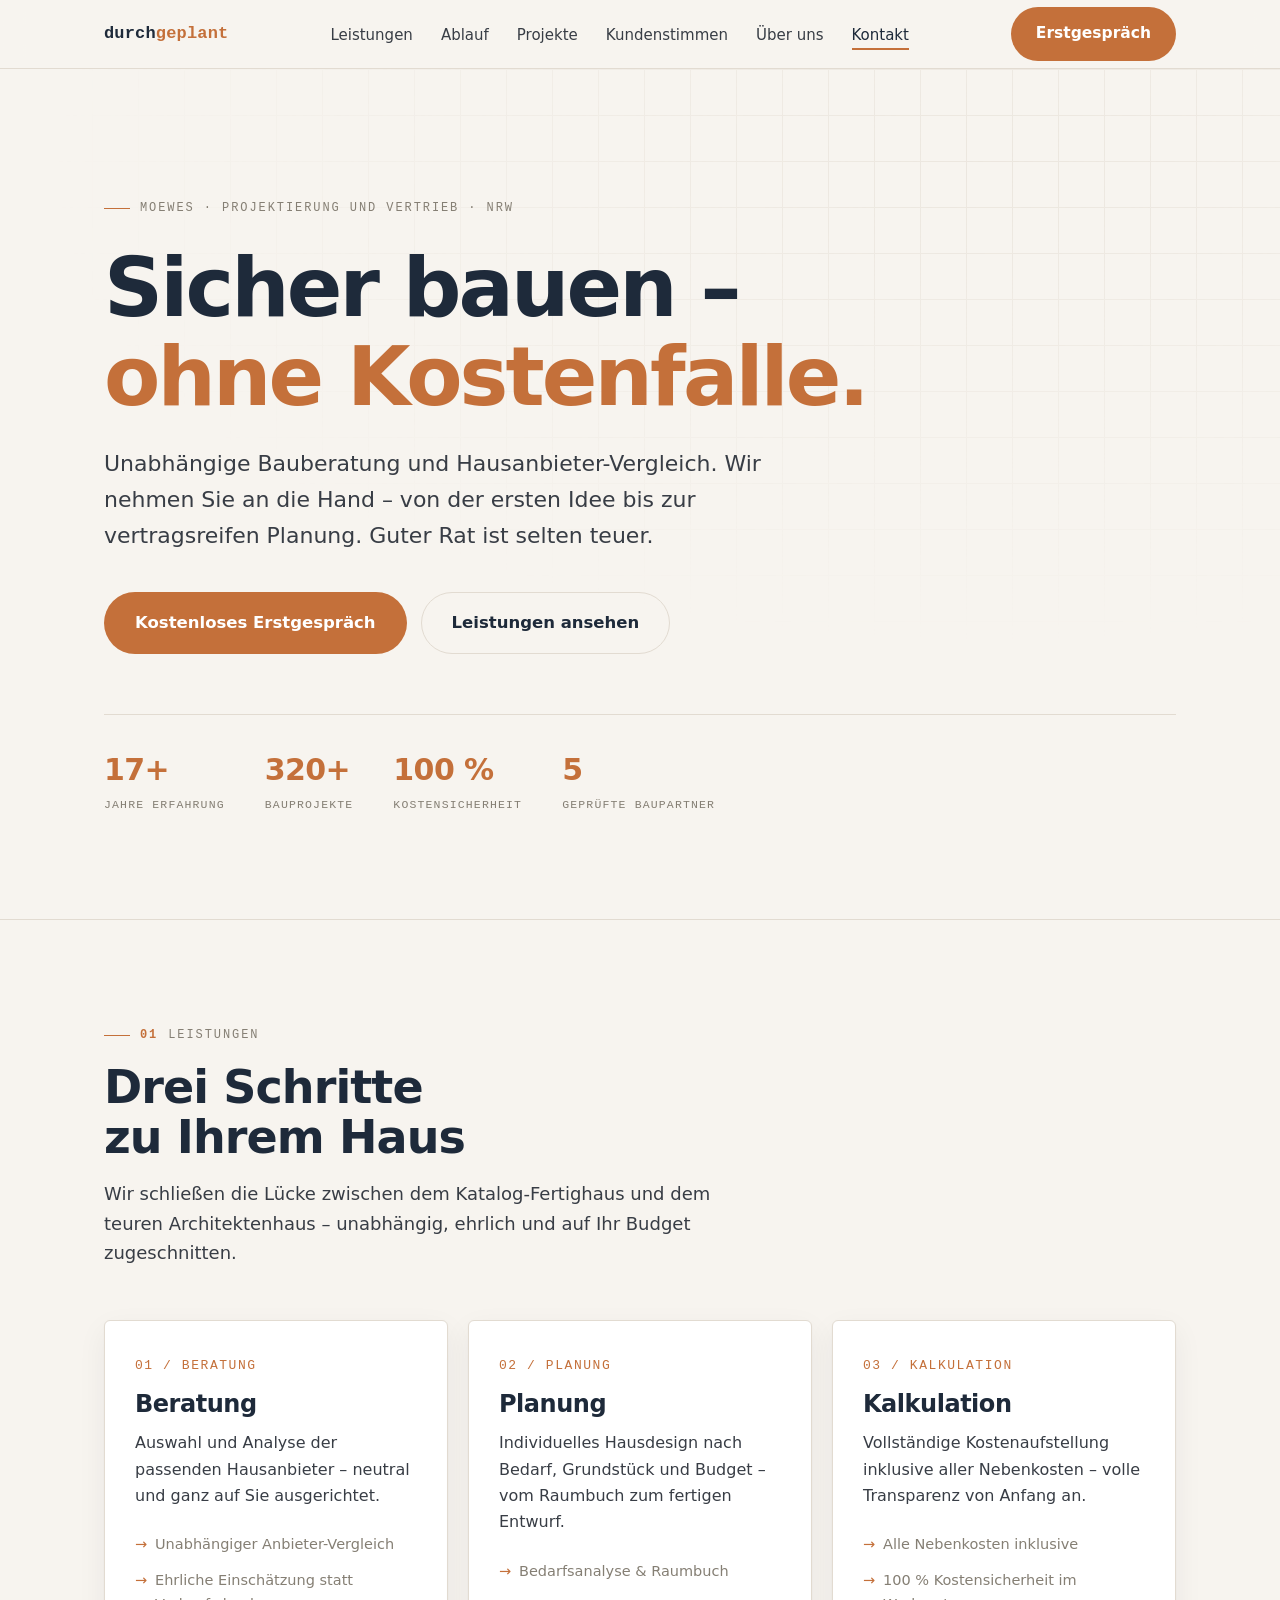
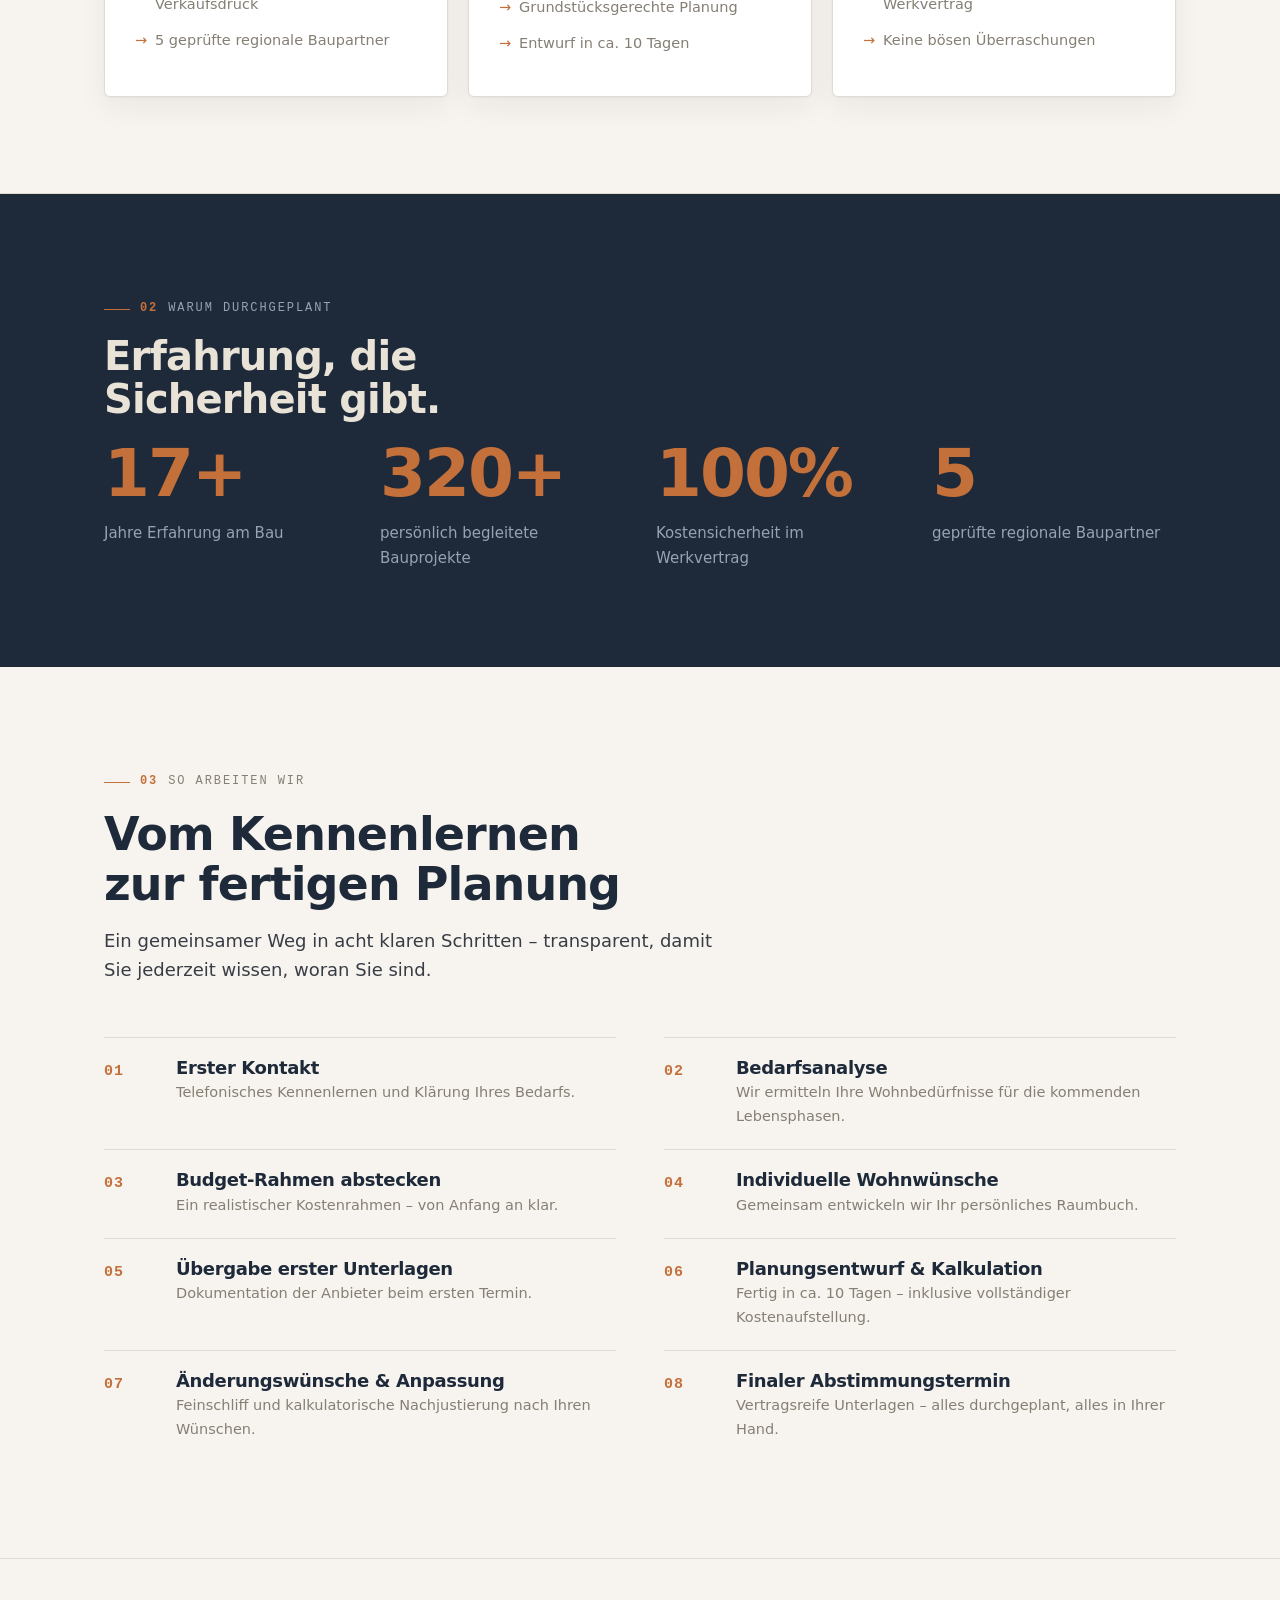
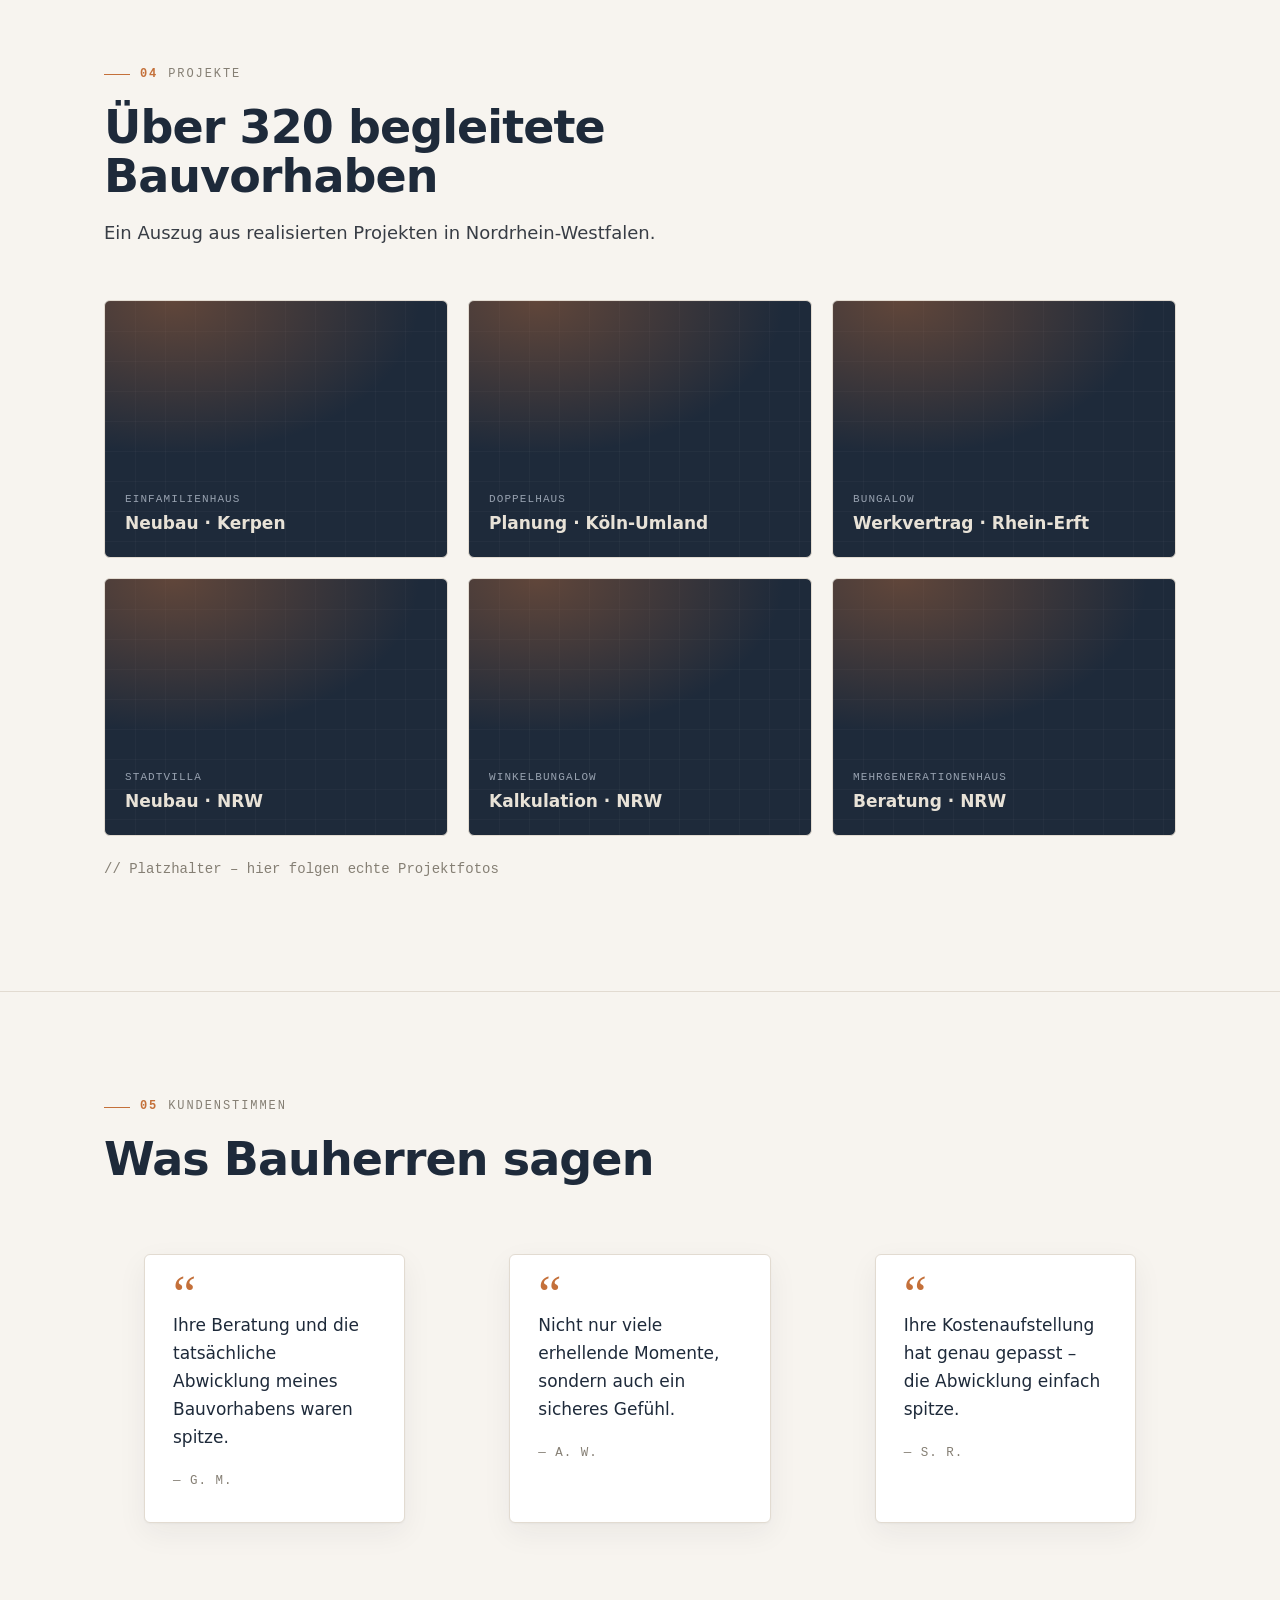
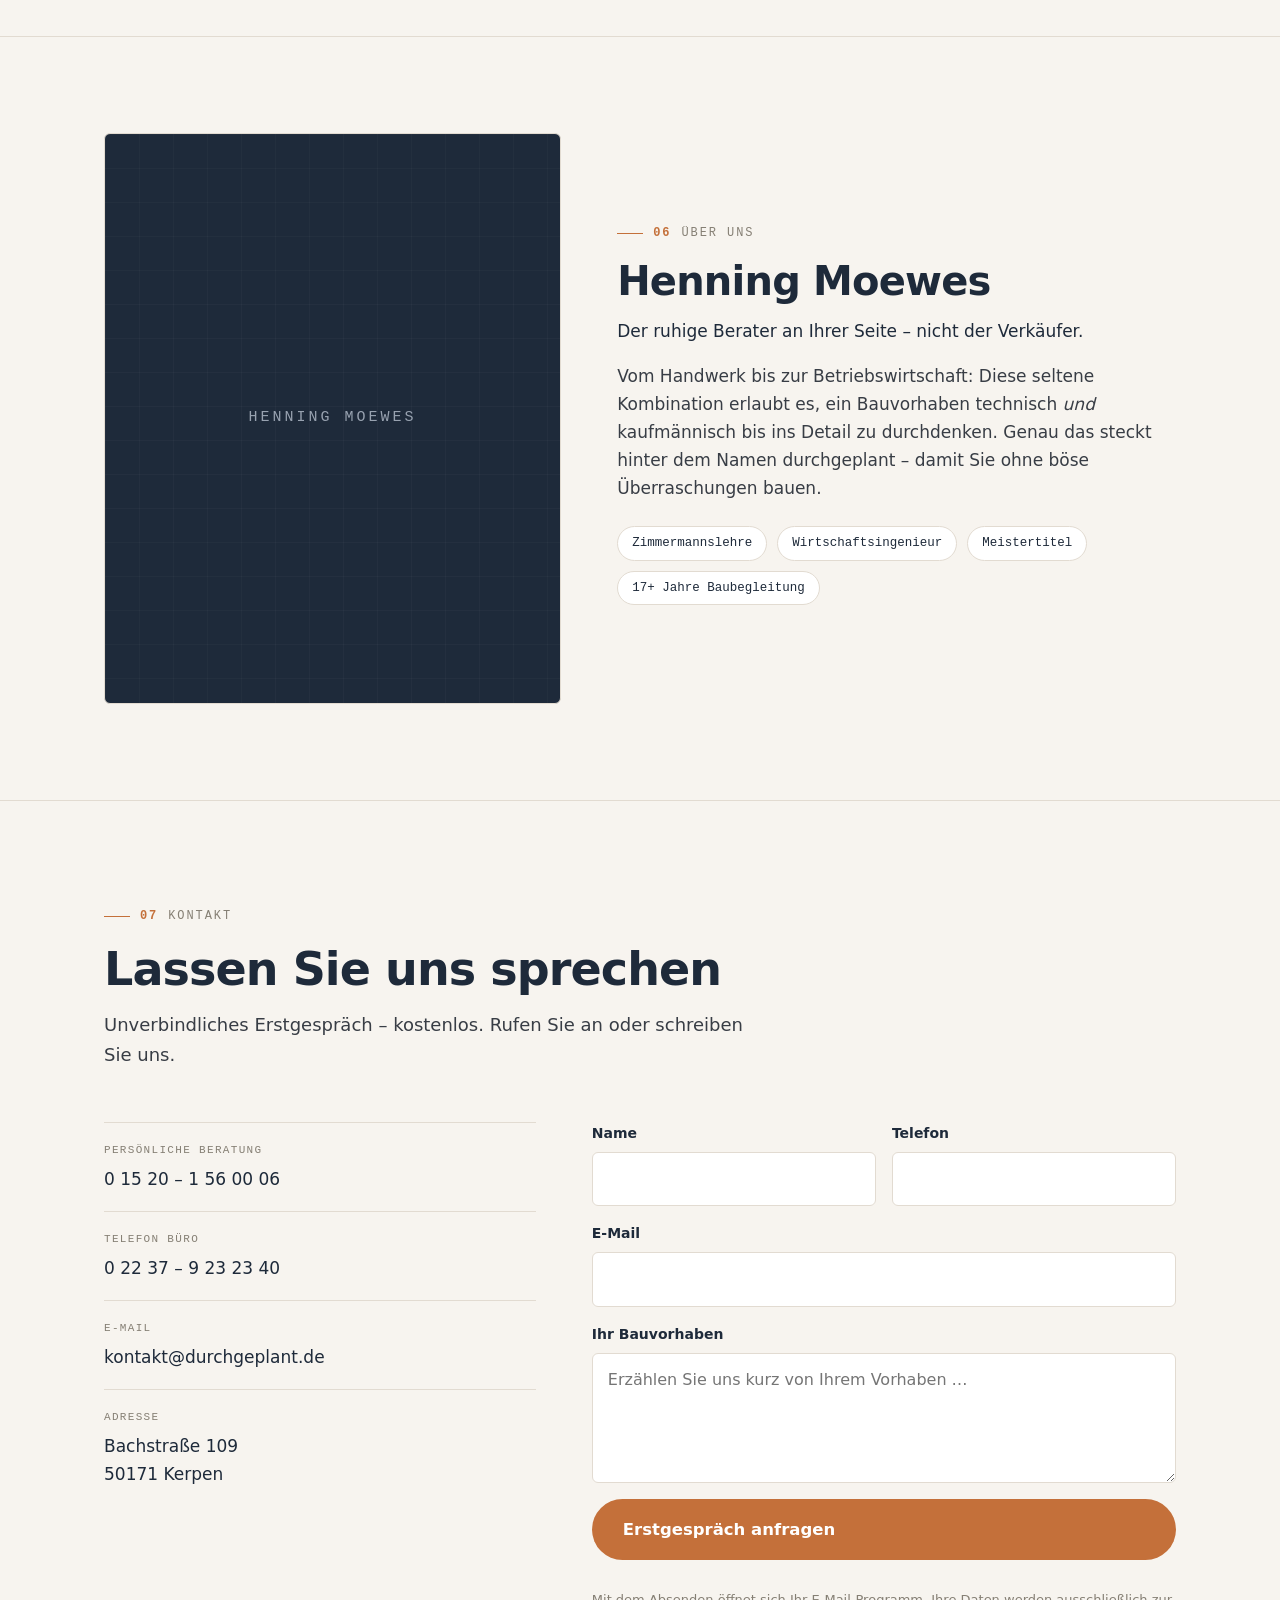
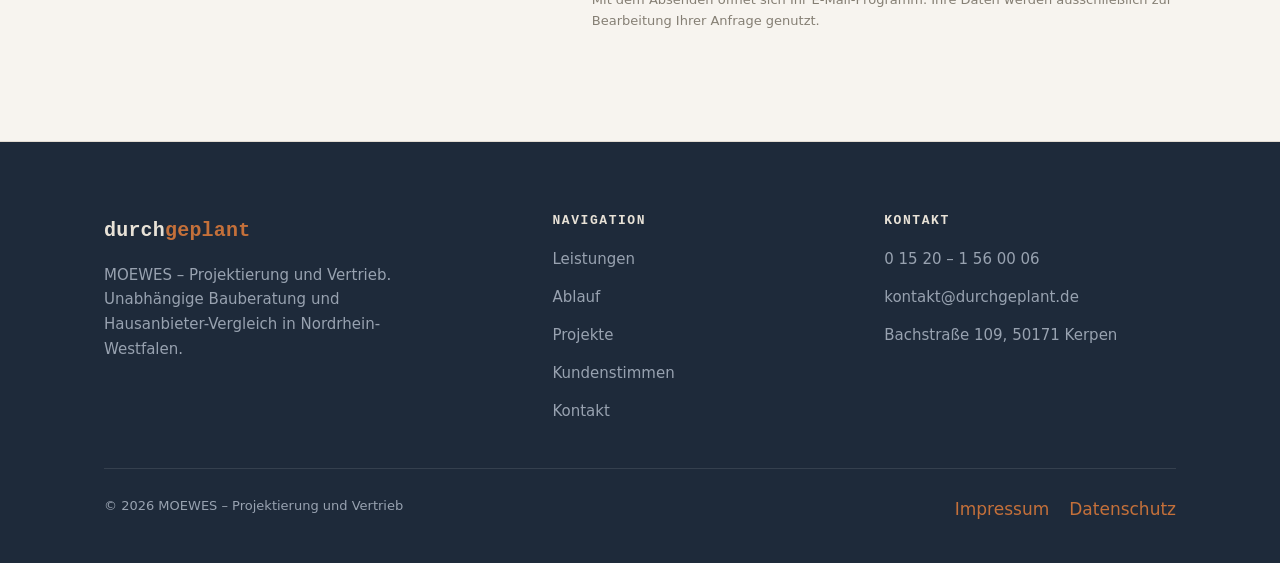
==== index.html @ 7ea96b14 "Neue Website für durchgeplant.de umgesetzt Statische, responsive Website nach dem Design-Konzept: - " ====
<!DOCTYPE html>
<html lang="de">
<head>
  <meta charset="UTF-8">
  <meta name="viewport" content="width=device-width, initial-scale=1.0">
  <title>durchgeplant · Unabhängige Bauberatung in NRW – MOEWES</title>
  <meta name="description" content="Unabhängige Bauberatung und Hausanbieter-Vergleich in NRW. Sicher bauen ohne Kostenfalle – mit 100 % Kostensicherheit im Werkvertrag. MOEWES – Projektierung und Vertrieb.">
  <meta property="og:title" content="durchgeplant · Unabhängige Bauberatung in NRW">
  <meta property="og:description" content="Sicher bauen ohne Kostenfalle – mit einem unabhängigen Berater an der Seite.">
  <meta property="og:type" content="website">
  <link rel="icon" href="data:image/svg+xml,%3Csvg xmlns='http://www.w3.org/2000/svg' viewBox='0 0 32 32'%3E%3Crect width='32' height='32' rx='6' fill='%231E2A3A'/%3E%3Cpath d='M8 22V10l8 5 8-5v12' stroke='%23C4703A' stroke-width='2.4' fill='none' stroke-linejoin='round' stroke-linecap='round'/%3E%3C/svg%3E">
  <link rel="stylesheet" href="styles.css">
</head>
<body>

  <!-- ============ HEADER ============ -->
  <header class="site-header">
    <div class="container nav">
      <a href="#top" class="brand" aria-label="durchgeplant Startseite">durch<b>geplant</b></a>
      <nav aria-label="Hauptnavigation">
        <ul class="nav-links" id="navLinks">
          <li><a href="#leistungen">Leistungen</a></li>
          <li><a href="#ablauf">Ablauf</a></li>
          <li><a href="#projekte">Projekte</a></li>
          <li><a href="#stimmen">Kundenstimmen</a></li>
          <li><a href="#ueber">Über uns</a></li>
          <li><a href="#kontakt">Kontakt</a></li>
        </ul>
      </nav>
      <div class="nav-cta">
        <a href="#kontakt" class="btn btn-primary">Erstgespräch</a>
        <button class="nav-toggle" id="navToggle" aria-label="Menü öffnen" aria-expanded="false" aria-controls="navLinks"><span></span></button>
      </div>
    </div>
  </header>

  <main id="top">

    <!-- ============ HERO ============ -->
    <section class="hero" style="border-bottom:1px solid var(--line)">
      <div class="hero-grid-bg" aria-hidden="true"></div>
      <div class="container">
        <span class="eyebrow reveal">MOEWES · Projektierung und Vertrieb · NRW</span>
        <h1 class="reveal">Sicher bauen –<br><span class="accent">ohne Kostenfalle.</span></h1>
        <p class="sub reveal">Unabhängige Bauberatung und Hausanbieter-Vergleich. Wir nehmen Sie an die Hand – von der ersten Idee bis zur vertragsreifen Planung. Guter Rat ist selten teuer.</p>
        <div class="actions reveal">
          <a href="#kontakt" class="btn btn-primary btn-lg">Kostenloses Erstgespräch</a>
          <a href="#leistungen" class="btn btn-ghost btn-lg">Leistungen ansehen</a>
        </div>
        <div class="trust-strip reveal">
          <div><div class="t-val"><em>17+</em></div><div class="t-cap">Jahre Erfahrung</div></div>
          <div><div class="t-val"><em>320+</em></div><div class="t-cap">Bauprojekte</div></div>
          <div><div class="t-val"><em>100&nbsp;%</em></div><div class="t-cap">Kostensicherheit</div></div>
          <div><div class="t-val"><em>5</em></div><div class="t-cap">geprüfte Baupartner</div></div>
        </div>
      </div>
    </section>

    <!-- ============ LEISTUNGEN ============ -->
    <section id="leistungen">
      <div class="container">
        <div class="sec-head reveal">
          <span class="eyebrow"><span class="num">01</span> Leistungen</span>
          <h2>Drei Schritte zu Ihrem Haus</h2>
          <p>Wir schließen die Lücke zwischen dem Katalog-Fertighaus und dem teuren Architektenhaus – unabhängig, ehrlich und auf Ihr Budget zugeschnitten.</p>
        </div>
        <div class="cards">
          <article class="card reveal">
            <div class="card-n">01 / BERATUNG</div>
            <h3>Beratung</h3>
            <p>Auswahl und Analyse der passenden Hausanbieter – neutral und ganz auf Sie ausgerichtet.</p>
            <ul>
              <li>Unabhängiger Anbieter-Vergleich</li>
              <li>Ehrliche Einschätzung statt Verkaufsdruck</li>
              <li>5 geprüfte regionale Baupartner</li>
            </ul>
          </article>
          <article class="card reveal">
            <div class="card-n">02 / PLANUNG</div>
            <h3>Planung</h3>
            <p>Individuelles Hausdesign nach Bedarf, Grundstück und Budget – vom Raumbuch zum fertigen Entwurf.</p>
            <ul>
              <li>Bedarfsanalyse &amp; Raumbuch</li>
              <li>Grundstücksgerechte Planung</li>
              <li>Entwurf in ca. 10 Tagen</li>
            </ul>
          </article>
          <article class="card reveal">
            <div class="card-n">03 / KALKULATION</div>
            <h3>Kalkulation</h3>
            <p>Vollständige Kostenaufstellung inklusive aller Nebenkosten – volle Transparenz von Anfang an.</p>
            <ul>
              <li>Alle Nebenkosten inklusive</li>
              <li>100 % Kostensicherheit im Werkvertrag</li>
              <li>Keine bösen Überraschungen</li>
            </ul>
          </article>
        </div>
      </div>
    </section>

    <!-- ============ KENNZAHLEN BAND ============ -->
    <section class="band">
      <div class="container">
        <span class="eyebrow reveal"><span class="num">02</span> Warum durchgeplant</span>
        <h2 class="reveal" style="max-width:16ch;margin-top:16px;font-size:clamp(26px,3.6vw,40px)">Erfahrung, die Sicherheit gibt.</h2>
        <div class="stats">
          <div class="stat reveal"><div class="val">17+</div><div class="cap">Jahre Erfahrung am Bau</div></div>
          <div class="stat reveal"><div class="val">320+</div><div class="cap">persönlich begleitete Bauprojekte</div></div>
          <div class="stat reveal"><div class="val">100%</div><div class="cap">Kostensicherheit im Werkvertrag</div></div>
          <div class="stat reveal"><div class="val">5</div><div class="cap">geprüfte regionale Baupartner</div></div>
        </div>
      </div>
    </section>

    <!-- ============ ABLAUF ============ -->
    <section id="ablauf">
      <div class="container">
        <div class="sec-head reveal">
          <span class="eyebrow"><span class="num">03</span> So arbeiten wir</span>
          <h2>Vom Kennenlernen zur fertigen Planung</h2>
          <p>Ein gemeinsamer Weg in acht klaren Schritten – transparent, damit Sie jederzeit wissen, woran Sie sind.</p>
        </div>
        <div class="timeline">
          <div class="step reveal"><div class="idx">01</div><div><h3>Erster Kontakt</h3><p>Telefonisches Kennenlernen und Klärung Ihres Bedarfs.</p></div></div>
          <div class="step reveal"><div class="idx">02</div><div><h3>Bedarfsanalyse</h3><p>Wir ermitteln Ihre Wohnbedürfnisse für die kommenden Lebensphasen.</p></div></div>
          <div class="step reveal"><div class="idx">03</div><div><h3>Budget-Rahmen abstecken</h3><p>Ein realistischer Kostenrahmen – von Anfang an klar.</p></div></div>
          <div class="step reveal"><div class="idx">04</div><div><h3>Individuelle Wohnwünsche</h3><p>Gemeinsam entwickeln wir Ihr persönliches Raumbuch.</p></div></div>
          <div class="step reveal"><div class="idx">05</div><div><h3>Übergabe erster Unterlagen</h3><p>Dokumentation der Anbieter beim ersten Termin.</p></div></div>
          <div class="step reveal"><div class="idx">06</div><div><h3>Planungsentwurf &amp; Kalkulation</h3><p>Fertig in ca. 10 Tagen – inklusive vollständiger Kostenaufstellung.</p></div></div>
          <div class="step reveal"><div class="idx">07</div><div><h3>Änderungswünsche &amp; Anpassung</h3><p>Feinschliff und kalkulatorische Nachjustierung nach Ihren Wünschen.</p></div></div>
          <div class="step reveal"><div class="idx">08</div><div><h3>Finaler Abstimmungstermin</h3><p>Vertragsreife Unterlagen – alles durchgeplant, alles in Ihrer Hand.</p></div></div>
        </div>
      </div>
    </section>

    <!-- ============ PROJEKTE ============ -->
    <section id="projekte">
      <div class="container">
        <div class="sec-head reveal">
          <span class="eyebrow"><span class="num">04</span> Projekte</span>
          <h2>Über 320 begleitete Bauvorhaben</h2>
          <p>Ein Auszug aus realisierten Projekten in Nordrhein-Westfalen.</p>
        </div>
        <div class="gallery">
          <div class="tile reveal"><div class="tile-label"><small>Einfamilienhaus</small><strong>Neubau · Kerpen</strong></div></div>
          <div class="tile reveal"><div class="tile-label"><small>Doppelhaus</small><strong>Planung · Köln-Umland</strong></div></div>
          <div class="tile reveal"><div class="tile-label"><small>Bungalow</small><strong>Werkvertrag · Rhein-Erft</strong></div></div>
          <div class="tile reveal"><div class="tile-label"><small>Stadtvilla</small><strong>Neubau · NRW</strong></div></div>
          <div class="tile reveal"><div class="tile-label"><small>Winkelbungalow</small><strong>Kalkulation · NRW</strong></div></div>
          <div class="tile reveal"><div class="tile-label"><small>Mehrgenerationenhaus</small><strong>Beratung · NRW</strong></div></div>
        </div>
        <p class="gallery-note">// Platzhalter – hier folgen echte Projektfotos</p>
      </div>
    </section>

    <!-- ============ KUNDENSTIMMEN ============ -->
    <section id="stimmen">
      <div class="container">
        <div class="sec-head reveal">
          <span class="eyebrow"><span class="num">05</span> Kundenstimmen</span>
          <h2>Was Bauherren sagen</h2>
        </div>
        <div class="quotes">
          <blockquote class="quote reveal">
            <span class="mark" aria-hidden="true">&ldquo;</span>
            <p>Ihre Beratung und die tatsächliche Abwicklung meines Bauvorhabens waren spitze.</p>
            <cite>— G. M.</cite>
          </blockquote>
          <blockquote class="quote reveal">
            <span class="mark" aria-hidden="true">&ldquo;</span>
            <p>Nicht nur viele erhellende Momente, sondern auch ein sicheres Gefühl.</p>
            <cite>— A. W.</cite>
          </blockquote>
          <blockquote class="quote reveal">
            <span class="mark" aria-hidden="true">&ldquo;</span>
            <p>Ihre Kostenaufstellung hat genau gepasst – die Abwicklung einfach spitze.</p>
            <cite>— S. R.</cite>
          </blockquote>
        </div>
      </div>
    </section>

    <!-- ============ ÜBER UNS ============ -->
    <section id="ueber">
      <div class="container">
        <div class="about">
          <div class="about-portrait reveal" aria-hidden="true"><span class="initials">HENNING MOEWES</span></div>
          <div class="reveal">
            <span class="eyebrow"><span class="num">06</span> Über uns</span>
            <h2 style="margin-top:16px">Henning Moewes</h2>
            <p class="lead" style="margin-top:14px">Der ruhige Berater an Ihrer Seite – nicht der Verkäufer.</p>
            <p>Vom Handwerk bis zur Betriebswirtschaft: Diese seltene Kombination erlaubt es, ein Bauvorhaben technisch <em>und</em> kaufmännisch bis ins Detail zu durchdenken. Genau das steckt hinter dem Namen durchgeplant – damit Sie ohne böse Überraschungen bauen.</p>
            <ul class="creds">
              <li>Zimmermannslehre</li>
              <li>Wirtschaftsingenieur</li>
              <li>Meistertitel</li>
              <li>17+ Jahre Baubegleitung</li>
            </ul>
          </div>
        </div>
      </div>
    </section>

    <!-- ============ KONTAKT ============ -->
    <section id="kontakt">
      <div class="container">
        <div class="sec-head reveal">
          <span class="eyebrow"><span class="num">07</span> Kontakt</span>
          <h2>Lassen Sie uns sprechen</h2>
          <p>Unverbindliches Erstgespräch – kostenlos. Rufen Sie an oder schreiben Sie uns.</p>
        </div>
        <div class="contact-wrap">
          <div class="contact-info reveal">
            <dl>
              <div class="row"><dt>Persönliche Beratung</dt><dd><a href="tel:+4915201560006">0 15 20 – 1 56 00 06</a></dd></div>
              <div class="row"><dt>Telefon Büro</dt><dd><a href="tel:+4922379232340">0 22 37 – 9 23 23 40</a></dd></div>
              <div class="row"><dt>E-Mail</dt><dd><a href="mailto:kontakt@durchgeplant.de">kontakt@durchgeplant.de</a></dd></div>
              <div class="row"><dt>Adresse</dt><dd>Bachstraße 109<br>50171 Kerpen</dd></div>
            </dl>
          </div>
          <form class="reveal" action="mailto:kontakt@durchgeplant.de" method="post" enctype="text/plain">
            <div class="form-row">
              <div class="field"><label for="name">Name</label><input type="text" id="name" name="Name" required></div>
              <div class="field"><label for="phone">Telefon</label><input type="tel" id="phone" name="Telefon"></div>
            </div>
            <div class="field"><label for="email">E-Mail</label><input type="email" id="email" name="E-Mail" required></div>
            <div class="field"><label for="msg">Ihr Bauvorhaben</label><textarea id="msg" name="Nachricht" placeholder="Erzählen Sie uns kurz von Ihrem Vorhaben …"></textarea></div>
            <button type="submit" class="btn btn-primary btn-lg">Erstgespräch anfragen</button>
            <p class="form-note">Mit dem Absenden öffnet sich Ihr E-Mail-Programm. Ihre Daten werden ausschließlich zur Bearbeitung Ihrer Anfrage genutzt.</p>
          </form>
        </div>
      </div>
    </section>

  </main>

  <!-- ============ FOOTER ============ -->
  <footer class="site-footer">
    <div class="container">
      <div class="footer-top">
        <div class="footer-brand">
          <span class="brand">durch<b>geplant</b></span>
          <p>MOEWES – Projektierung und Vertrieb. Unabhängige Bauberatung und Hausanbieter-Vergleich in Nordrhein-Westfalen.</p>
        </div>
        <div class="footer-col">
          <h4>Navigation</h4>
          <ul>
            <li><a href="#leistungen">Leistungen</a></li>
            <li><a href="#ablauf">Ablauf</a></li>
            <li><a href="#projekte">Projekte</a></li>
            <li><a href="#stimmen">Kundenstimmen</a></li>
            <li><a href="#kontakt">Kontakt</a></li>
          </ul>
        </div>
        <div class="footer-col">
          <h4>Kontakt</h4>
          <ul>
            <li><a href="tel:+4915201560006">0 15 20 – 1 56 00 06</a></li>
            <li><a href="mailto:kontakt@durchgeplant.de">kontakt@durchgeplant.de</a></li>
            <li><span>Bachstraße 109, 50171 Kerpen</span></li>
          </ul>
        </div>
      </div>
      <div class="footer-bottom">
        <p>&copy; <span id="year">2026</span> MOEWES – Projektierung und Vertrieb</p>
        <div class="legal">
          <a href="impressum.html">Impressum</a>
          <a href="datenschutz.html">Datenschutz</a>
        </div>
      </div>
    </div>
  </footer>

  <script src="script.js"></script>
</body>
</html>
---- styles.css ----
/* ============================================================
   durchgeplant · MOEWES – Projektierung und Vertrieb
   Design: "Plan-Set" – technische Bauzeichnung als Motiv
   Anker: Nachtblau · Akzent: Terrakotta · Basis: Warmweiß
   ============================================================ */

:root {
  --ground: #F7F4EF;
  --surface: #FFFFFF;
  --ink: #1E2A3A;
  --text: #383D45;
  --muted: #857F74;
  --accent: #C4703A;
  --accent-hover: #A85B2B;
  --accent-soft: #EFE0D2;
  --line: #E2DBD1;
  --band: #1E2A3A;
  --band-2: #17212E;
  --band-text: #E8E2D7;
  --band-muted: #98A2B0;
  --good: #3E6B54;
  --shadow: 0 1px 2px rgba(30,42,58,.04), 0 10px 30px rgba(30,42,58,.06);
  --radius: 6px;
  --maxw: 1120px;
  --mono: ui-monospace, "SF Mono", "JetBrains Mono", Menlo, Consolas, monospace;
  --sans: system-ui, -apple-system, "Segoe UI", Roboto, Helvetica, Arial, sans-serif;
  --ease: cubic-bezier(.22,.61,.36,1);
}

@media (prefers-color-scheme: dark) {
  :root {
    --ground: #12161C;
    --surface: #1A212B;
    --ink: #F2ECE1;
    --text: #C7CCD4;
    --muted: #8B8F98;
    --accent: #E08A52;
    --accent-hover: #EC9A64;
    --accent-soft: #33251C;
    --line: #2A323E;
    --band: #0C0F14;
    --band-2: #0A0D12;
    --band-text: #EDE7DC;
    --band-muted: #8A93A0;
    --good: #6FA986;
    --shadow: 0 1px 2px rgba(0,0,0,.3), 0 12px 34px rgba(0,0,0,.35);
  }
}
:root[data-theme="light"] {
  --ground:#F7F4EF; --surface:#FFFFFF; --ink:#1E2A3A; --text:#383D45; --muted:#857F74;
  --accent:#C4703A; --accent-hover:#A85B2B; --accent-soft:#EFE0D2; --line:#E2DBD1;
  --band:#1E2A3A; --band-2:#17212E; --band-text:#E8E2D7; --band-muted:#98A2B0; --good:#3E6B54;
  --shadow:0 1px 2px rgba(30,42,58,.04),0 10px 30px rgba(30,42,58,.06);
}
:root[data-theme="dark"] {
  --ground:#12161C; --surface:#1A212B; --ink:#F2ECE1; --text:#C7CCD4; --muted:#8B8F98;
  --accent:#E08A52; --accent-hover:#EC9A64; --accent-soft:#33251C; --line:#2A323E;
  --band:#0C0F14; --band-2:#0A0D12; --band-text:#EDE7DC; --band-muted:#8A93A0; --good:#6FA986;
  --shadow:0 1px 2px rgba(0,0,0,.3),0 12px 34px rgba(0,0,0,.35);
}

*, *::before, *::after { box-sizing: border-box; }
html { scroll-behavior: smooth; scroll-padding-top: 84px; }
@media (prefers-reduced-motion: reduce) { html { scroll-behavior: auto; } }

body {
  margin: 0;
  background: var(--ground);
  color: var(--text);
  font-family: var(--sans);
  font-size: 17px;
  line-height: 1.65;
  -webkit-font-smoothing: antialiased;
  text-rendering: optimizeLegibility;
  overflow-x: hidden;
}
img { max-width: 100%; display: block; }
a { color: var(--accent); text-decoration: none; }
a:hover { color: var(--accent-hover); }

.container { max-width: var(--maxw); margin: 0 auto; padding: 0 24px; }

h1,h2,h3,h4 { color: var(--ink); font-weight: 800; line-height: 1.08; margin: 0; text-wrap: balance; letter-spacing: -0.02em; }

.eyebrow {
  font-family: var(--mono);
  font-size: 12px;
  letter-spacing: 0.16em;
  text-transform: uppercase;
  color: var(--muted);
  display: inline-flex;
  align-items: center;
  gap: 10px;
}
.eyebrow .num { color: var(--accent); font-weight: 600; }
.eyebrow::before {
  content: ""; width: 26px; height: 1px; background: var(--accent); display: inline-block;
}

/* ---------- Buttons ---------- */
.btn {
  display: inline-flex; align-items: center; gap: 9px;
  font: inherit; font-weight: 600; font-size: 15.5px;
  padding: 13px 24px; border-radius: 40px; cursor: pointer;
  border: 1px solid transparent; transition: all .2s var(--ease);
  white-space: nowrap;
}
.btn-primary { background: var(--accent); color: #fff; }
.btn-primary:hover { background: var(--accent-hover); color:#fff; transform: translateY(-1px); }
.btn-ghost { background: transparent; color: var(--ink); border-color: var(--line); }
.btn-ghost:hover { border-color: var(--accent); color: var(--accent); }
.btn-lg { padding: 16px 30px; font-size: 16.5px; }

/* ---------- Header / Nav ---------- */
.site-header {
  position: sticky; top: 0; z-index: 50;
  background: color-mix(in srgb, var(--ground) 82%, transparent);
  backdrop-filter: saturate(1.4) blur(12px);
  border-bottom: 1px solid var(--line);
}
.nav { display: flex; align-items: center; justify-content: space-between; height: 68px; }
.brand { font-family: var(--mono); font-weight: 600; font-size: 17px; color: var(--ink); letter-spacing: 0.01em; }
.brand b { color: var(--accent); font-weight: 700; }
.nav-links { display: flex; align-items: center; gap: 28px; list-style: none; margin: 0; padding: 0; }
.nav-links a { color: var(--text); font-size: 15px; font-weight: 500; position: relative; padding: 4px 0; }
.nav-links a:hover, .nav-links a.active { color: var(--ink); }
.nav-links a::after {
  content:""; position:absolute; left:0; bottom:-2px; height:2px; width:0; background:var(--accent); transition:width .22s var(--ease);
}
.nav-links a:hover::after, .nav-links a.active::after { width:100%; }
.nav-cta { display: flex; align-items: center; gap: 14px; }
.nav-toggle { display: none; background: none; border: 1px solid var(--line); border-radius: 8px; width: 42px; height: 40px; cursor: pointer; align-items: center; justify-content: center; }
.nav-toggle span, .nav-toggle span::before, .nav-toggle span::after {
  content:""; display:block; width:18px; height:2px; background: var(--ink); position: relative; transition: .25s var(--ease);
}
.nav-toggle span::before { position:absolute; top:-6px; }
.nav-toggle span::after { position:absolute; top:6px; }
.nav-toggle[aria-expanded="true"] span { background: transparent; }
.nav-toggle[aria-expanded="true"] span::before { transform: translateY(6px) rotate(45deg); }
.nav-toggle[aria-expanded="true"] span::after { transform: translateY(-6px) rotate(-45deg); }

/* ---------- Section scaffold ---------- */
section { padding: 96px 0; border-bottom: 1px solid var(--line); }
.sec-head { max-width: 640px; margin-bottom: 52px; }
.sec-head h2 { font-size: clamp(30px, 4.4vw, 46px); margin-top: 18px; }
.sec-head p { margin: 16px 0 0; color: var(--text); font-size: 18px; }
.lead { font-size: 19px; color: var(--ink); font-weight: 500; }

/* ---------- Hero ---------- */
.hero { position: relative; overflow: hidden; padding: 120px 0 104px; border-bottom: 1px solid var(--line); }
.hero-grid-bg {
  position: absolute; inset: 0; z-index: 0; pointer-events: none;
  background-image:
    linear-gradient(var(--line) 1px, transparent 1px),
    linear-gradient(90deg, var(--line) 1px, transparent 1px);
  background-size: 46px 46px;
  -webkit-mask-image: radial-gradient(120% 90% at 78% 12%, #000 0%, transparent 62%);
          mask-image: radial-gradient(120% 90% at 78% 12%, #000 0%, transparent 62%);
  opacity: .55;
}
.hero .container { position: relative; z-index: 1; }
.hero h1 {
  font-size: clamp(33px, 7vw, 82px); letter-spacing: -0.035em; font-weight: 800; margin-top: 26px; max-width: 15ch;
  overflow-wrap: break-word;
}
.hero h1 .accent { color: var(--accent); }
.hero .sub { font-size: clamp(18px, 2.4vw, 22px); color: var(--text); max-width: 52ch; margin-top: 24px; }
.hero .actions { display: flex; gap: 14px; margin-top: 38px; flex-wrap: wrap; }
.hero .trust-strip {
  display: flex; gap: 40px; flex-wrap: wrap; margin-top: 60px; padding-top: 30px; border-top: 1px solid var(--line);
}
.hero .trust-strip .t-val { font-size: 30px; font-weight: 800; color: var(--ink); font-variant-numeric: tabular-nums; letter-spacing: -0.02em; }
.hero .trust-strip .t-val em { color: var(--accent); font-style: normal; }
.hero .trust-strip .t-cap { font-family: var(--mono); font-size: 11.5px; text-transform: uppercase; letter-spacing: 0.1em; color: var(--muted); margin-top: 2px; }

/* ---------- Leistungen ---------- */
.cards { display: grid; grid-template-columns: repeat(3, 1fr); gap: 20px; }
.card {
  background: var(--surface); border: 1px solid var(--line); border-radius: var(--radius);
  padding: 34px 30px; box-shadow: var(--shadow); transition: transform .25s var(--ease), border-color .25s var(--ease);
}
.card:hover { transform: translateY(-4px); border-color: color-mix(in srgb, var(--accent) 45%, var(--line)); }
.card .card-n { font-family: var(--mono); font-size: 13px; color: var(--accent); letter-spacing: 0.12em; }
.card h3 { font-size: 24px; margin: 16px 0 12px; }
.card p { margin: 0; font-size: 16px; color: var(--text); }
.card ul { margin: 18px 0 0; padding: 0; list-style: none; }
.card li { font-size: 14.5px; color: var(--muted); padding: 6px 0 6px 20px; position: relative; }
.card li::before { content:"→"; position:absolute; left:0; color: var(--accent); }

/* ---------- Kennzahlen band ---------- */
.band { background: var(--band); border: none; color: var(--band-text); }
.band .eyebrow { color: var(--band-muted); }
.band .eyebrow .num { color: var(--accent); }
.band h2 { color: var(--band-text); }
.stats { display: grid; grid-template-columns: repeat(4, 1fr); gap: 32px; margin-top: 20px; }
.stat .val { font-size: clamp(44px, 6vw, 66px); font-weight: 800; color: var(--accent); line-height: 1; letter-spacing: -0.03em; font-variant-numeric: tabular-nums; }
.stat .cap { margin-top: 14px; color: var(--band-muted); font-size: 15px; max-width: 24ch; }

/* ---------- Ablauf timeline ---------- */
.timeline { display: grid; grid-template-columns: repeat(2, 1fr); gap: 0 48px; }
.step { display: grid; grid-template-columns: 54px 1fr; gap: 18px; padding: 20px 0; border-top: 1px solid var(--line); align-items: start; }
.step .idx { font-family: var(--mono); font-size: 15px; color: var(--accent); font-weight: 600; letter-spacing: 0.06em; padding-top: 2px; }
.step h3 { font-size: 18px; color: var(--ink); }
.step p { margin: 4px 0 0; font-size: 14.5px; color: var(--muted); }

/* ---------- Projekte ---------- */
.gallery { display: grid; grid-template-columns: repeat(3, 1fr); gap: 20px; }
.tile {
  position: relative; aspect-ratio: 4/3; border-radius: var(--radius); overflow: hidden;
  border: 1px solid var(--line); background: var(--band);
  display: flex; align-items: flex-end; padding: 20px; color: var(--band-text);
}
.tile::before {
  content:""; position:absolute; inset:0; opacity:.5;
  background-image: linear-gradient(rgba(255,255,255,.06) 1px, transparent 1px), linear-gradient(90deg, rgba(255,255,255,.06) 1px, transparent 1px);
  background-size: 30px 30px;
}
.tile::after {
  content:""; position:absolute; inset:0;
  background: radial-gradient(120% 100% at 20% 0%, color-mix(in srgb, var(--accent) 40%, transparent), transparent 60%);
}
.tile .tile-label { position: relative; z-index: 1; }
.tile .tile-label small { font-family: var(--mono); font-size: 11px; letter-spacing: 0.1em; text-transform: uppercase; color: var(--band-muted); display:block; }
.tile .tile-label strong { font-size: 17px; font-weight: 700; }
.gallery-note { margin-top: 22px; font-size: 14px; color: var(--muted); font-family: var(--mono); }

/* ---------- Kundenstimmen ---------- */
.quotes { display: grid; grid-template-columns: repeat(3, 1fr); gap: 24px; }
.quote { background: var(--surface); border: 1px solid var(--line); border-radius: var(--radius); padding: 30px 28px; box-shadow: var(--shadow); }
.quote .mark { font-family: Georgia, serif; font-size: 52px; line-height: .4; color: var(--accent); display: block; height: 26px; }
.quote p { color: var(--ink); font-size: 17px; margin: 0; }
.quote cite { display: block; margin-top: 20px; font-family: var(--mono); font-size: 12.5px; color: var(--muted); font-style: normal; letter-spacing: 0.08em; }

/* ---------- Über uns ---------- */
.about { display: grid; grid-template-columns: 0.9fr 1.1fr; gap: 56px; align-items: center; }
.about-portrait {
  aspect-ratio: 4/5; border-radius: var(--radius); border: 1px solid var(--line); background: var(--band);
  position: relative; overflow: hidden; display: flex; align-items: center; justify-content: center;
}
.about-portrait::before {
  content:""; position:absolute; inset:0; opacity:.45;
  background-image: linear-gradient(rgba(255,255,255,.06) 1px, transparent 1px), linear-gradient(90deg, rgba(255,255,255,.06) 1px, transparent 1px);
  background-size: 34px 34px;
}
.about-portrait .initials { position: relative; font-family: var(--mono); font-size: 15px; letter-spacing: 0.2em; color: var(--band-muted); }
.about h2 { font-size: clamp(28px, 4vw, 40px); }
.about p { font-size: 17px; }
.creds { display: flex; flex-wrap: wrap; gap: 10px; margin-top: 24px; padding: 0; list-style: none; }
.creds li { font-family: var(--mono); font-size: 12.5px; color: var(--ink); border: 1px solid var(--line); border-radius: 40px; padding: 6px 14px; background: var(--surface); }

/* ---------- Kontakt ---------- */
.contact-wrap { display: grid; grid-template-columns: 0.85fr 1.15fr; gap: 56px; }
.contact-info dl { margin: 0; }
.contact-info .row { padding: 18px 0; border-top: 1px solid var(--line); }
.contact-info dt { font-family: var(--mono); font-size: 11px; letter-spacing: 0.12em; text-transform: uppercase; color: var(--muted); }
.contact-info dd { margin: 6px 0 0; color: var(--ink); font-size: 17px; font-weight: 500; }
.contact-info dd a { color: var(--ink); }
.contact-info dd a:hover { color: var(--accent); }
form { display: grid; gap: 16px; }
.field { display: grid; gap: 7px; }
.field label { font-size: 14px; font-weight: 600; color: var(--ink); }
.field input, .field textarea {
  font: inherit; font-size: 16px; padding: 13px 15px; border: 1px solid var(--line); border-radius: var(--radius);
  background: var(--surface); color: var(--text); width: 100%; transition: border-color .2s var(--ease);
}
.field input:focus, .field textarea:focus { outline: none; border-color: var(--accent); box-shadow: 0 0 0 3px color-mix(in srgb, var(--accent) 18%, transparent); }
.field textarea { min-height: 130px; resize: vertical; }
.form-row { display: grid; grid-template-columns: 1fr 1fr; gap: 16px; }
.form-note { font-size: 13px; color: var(--muted); }

/* ---------- Footer ---------- */
.site-footer { background: var(--band); color: var(--band-text); padding: 72px 0 40px; border: none; }
.footer-top { display: grid; grid-template-columns: 1.4fr 1fr 1fr; gap: 40px; padding-bottom: 44px; border-bottom: 1px solid rgba(255,255,255,.1); }
.footer-brand .brand { color: var(--band-text); font-size: 20px; }
.footer-brand p { color: var(--band-muted); max-width: 34ch; margin: 16px 0 0; font-size: 15px; }
.footer-col h4 { color: var(--band-text); font-size: 13px; font-family: var(--mono); letter-spacing: 0.12em; text-transform: uppercase; font-weight: 600; margin-bottom: 16px; }
.footer-col ul { list-style: none; margin: 0; padding: 0; display: grid; gap: 10px; }
.footer-col a, .footer-col span { color: var(--band-muted); font-size: 15px; }
.footer-col a:hover { color: var(--accent); }
.footer-bottom { display: flex; justify-content: space-between; gap: 16px; flex-wrap: wrap; padding-top: 26px; }
.footer-bottom p { color: var(--band-muted); font-size: 13px; margin: 0; }
.footer-bottom .legal { display: flex; gap: 20px; }

/* ---------- Reveal animation ---------- */
.reveal { opacity: 0; transform: translateY(22px); transition: opacity .6s var(--ease), transform .6s var(--ease); }
.reveal.in { opacity: 1; transform: none; }
@media (prefers-reduced-motion: reduce) { .reveal { opacity: 1; transform: none; transition: none; } }

/* ---------- Legal pages ---------- */
.legal-page { padding: 72px 0 96px; }
.legal-page .container { max-width: 760px; }
.legal-page h1 { font-size: clamp(32px, 5vw, 46px); margin-bottom: 12px; }
.legal-page h2 { font-size: 22px; margin: 40px 0 10px; }
.legal-page p, .legal-page address { font-size: 16px; color: var(--text); font-style: normal; margin: 10px 0; }
.legal-page .placeholder { background: var(--accent-soft); border-left: 3px solid var(--accent); padding: 12px 16px; border-radius: 4px; font-size: 14px; color: var(--ink); }
.back-link { font-family: var(--mono); font-size: 13px; letter-spacing: 0.06em; }

/* ---------- Responsive ---------- */
@media (max-width: 900px) {
  .cards, .stats, .quotes, .gallery { grid-template-columns: 1fr 1fr; }
  .timeline { grid-template-columns: 1fr; gap: 0; }
  .about, .contact-wrap { grid-template-columns: 1fr; gap: 36px; }
  .about-portrait { max-width: 380px; }
  .footer-top { grid-template-columns: 1fr 1fr; }
}
/* ---- Navigation: auf Tablet/Mobil als Burger-Menü ---- */
@media (max-width: 860px) {
  .nav-cta .btn { display: none; }
  .nav-toggle { display: inline-flex; }
  .nav-links {
    position: fixed; inset: 68px 0 auto 0; flex-direction: column; align-items: stretch; gap: 0;
    background: var(--ground); border-bottom: 1px solid var(--line); padding: 8px 24px 20px;
    transform: translateY(-120%); transition: transform .3s var(--ease); box-shadow: var(--shadow);
  }
  .nav-links.open { transform: translateY(0); }
  .nav-links a { padding: 14px 0; border-bottom: 1px solid var(--line); font-size: 16px; }
  .nav-links a::after { display: none; }
}
@media (max-width: 680px) {
  section { padding: 68px 0; }
  .hero { padding: 84px 0 72px; }
  .cards, .stats, .quotes, .gallery { grid-template-columns: 1fr; }
  .form-row { grid-template-columns: 1fr; }
  .footer-top { grid-template-columns: 1fr; }
  .hero .trust-strip {
    display: grid; grid-template-columns: 1fr 1fr; gap: 22px 24px;
  }
  .hero .trust-strip .t-cap { white-space: normal; }
}
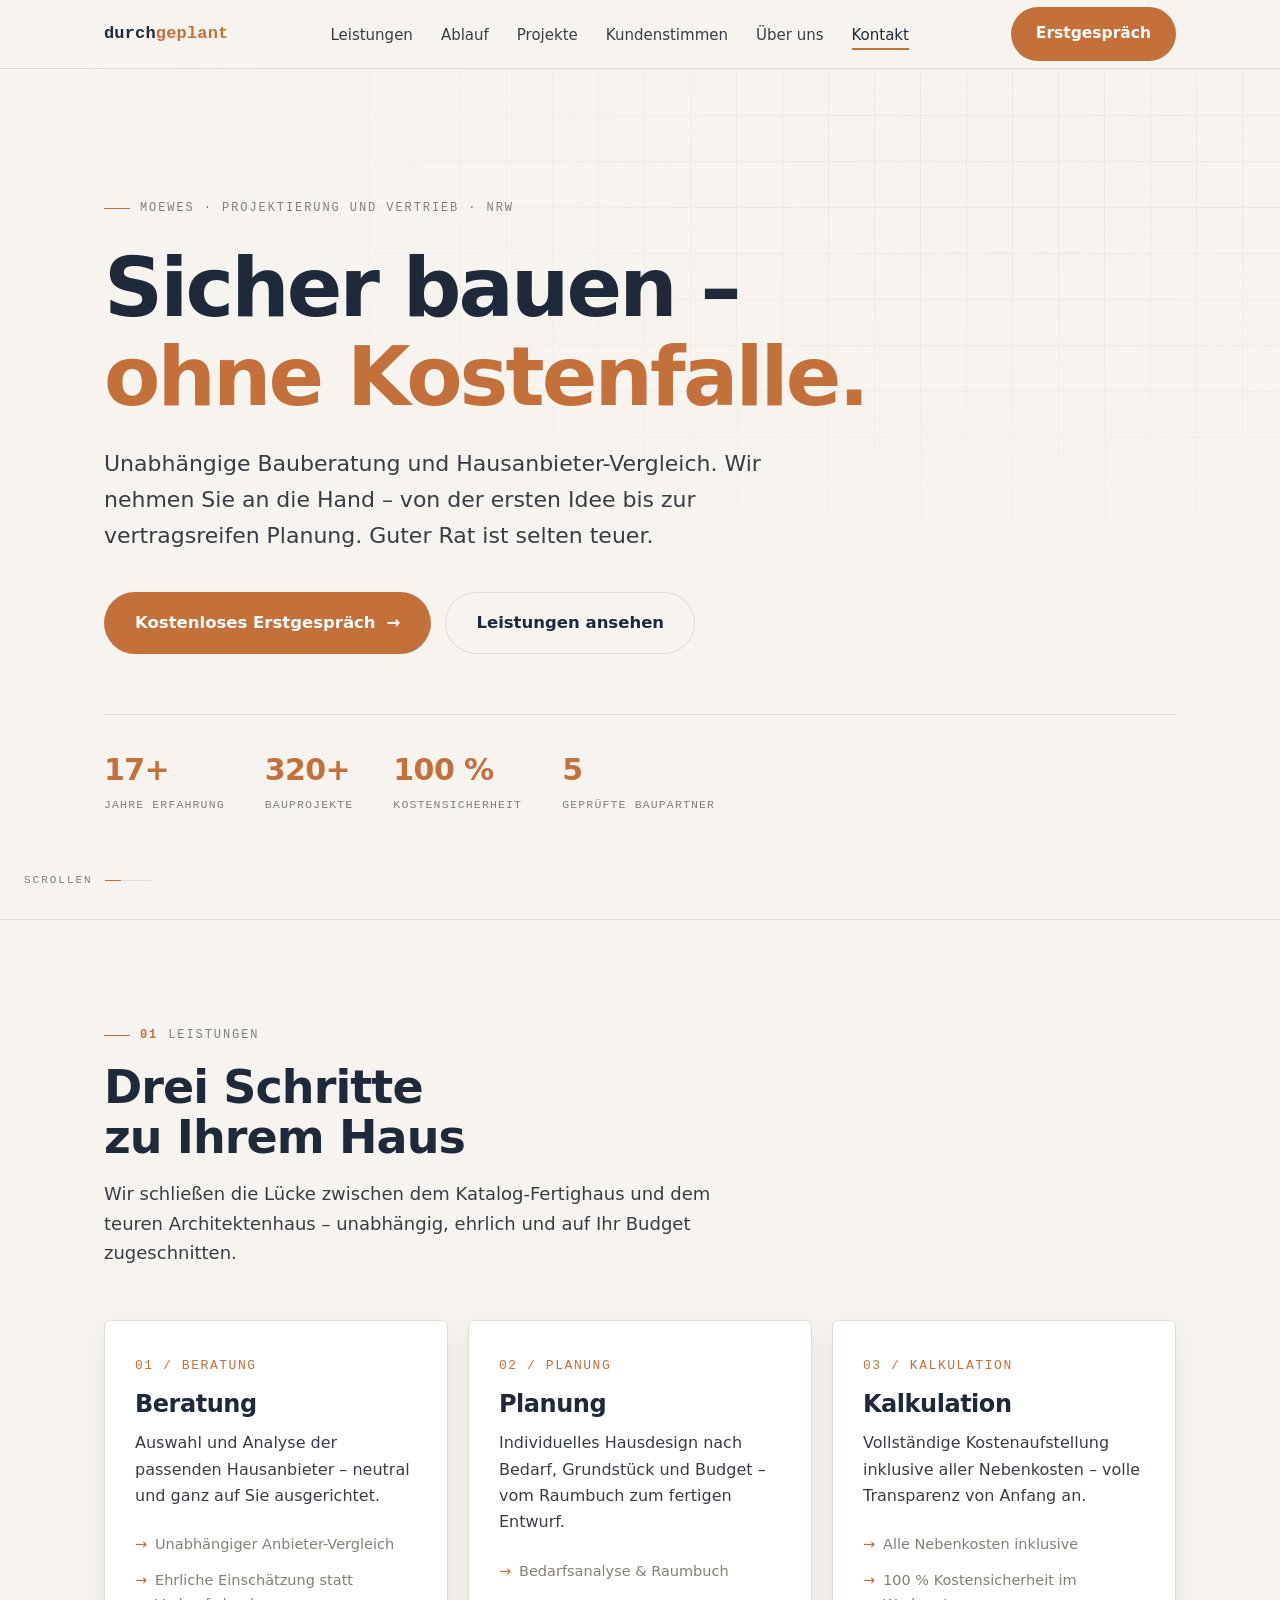
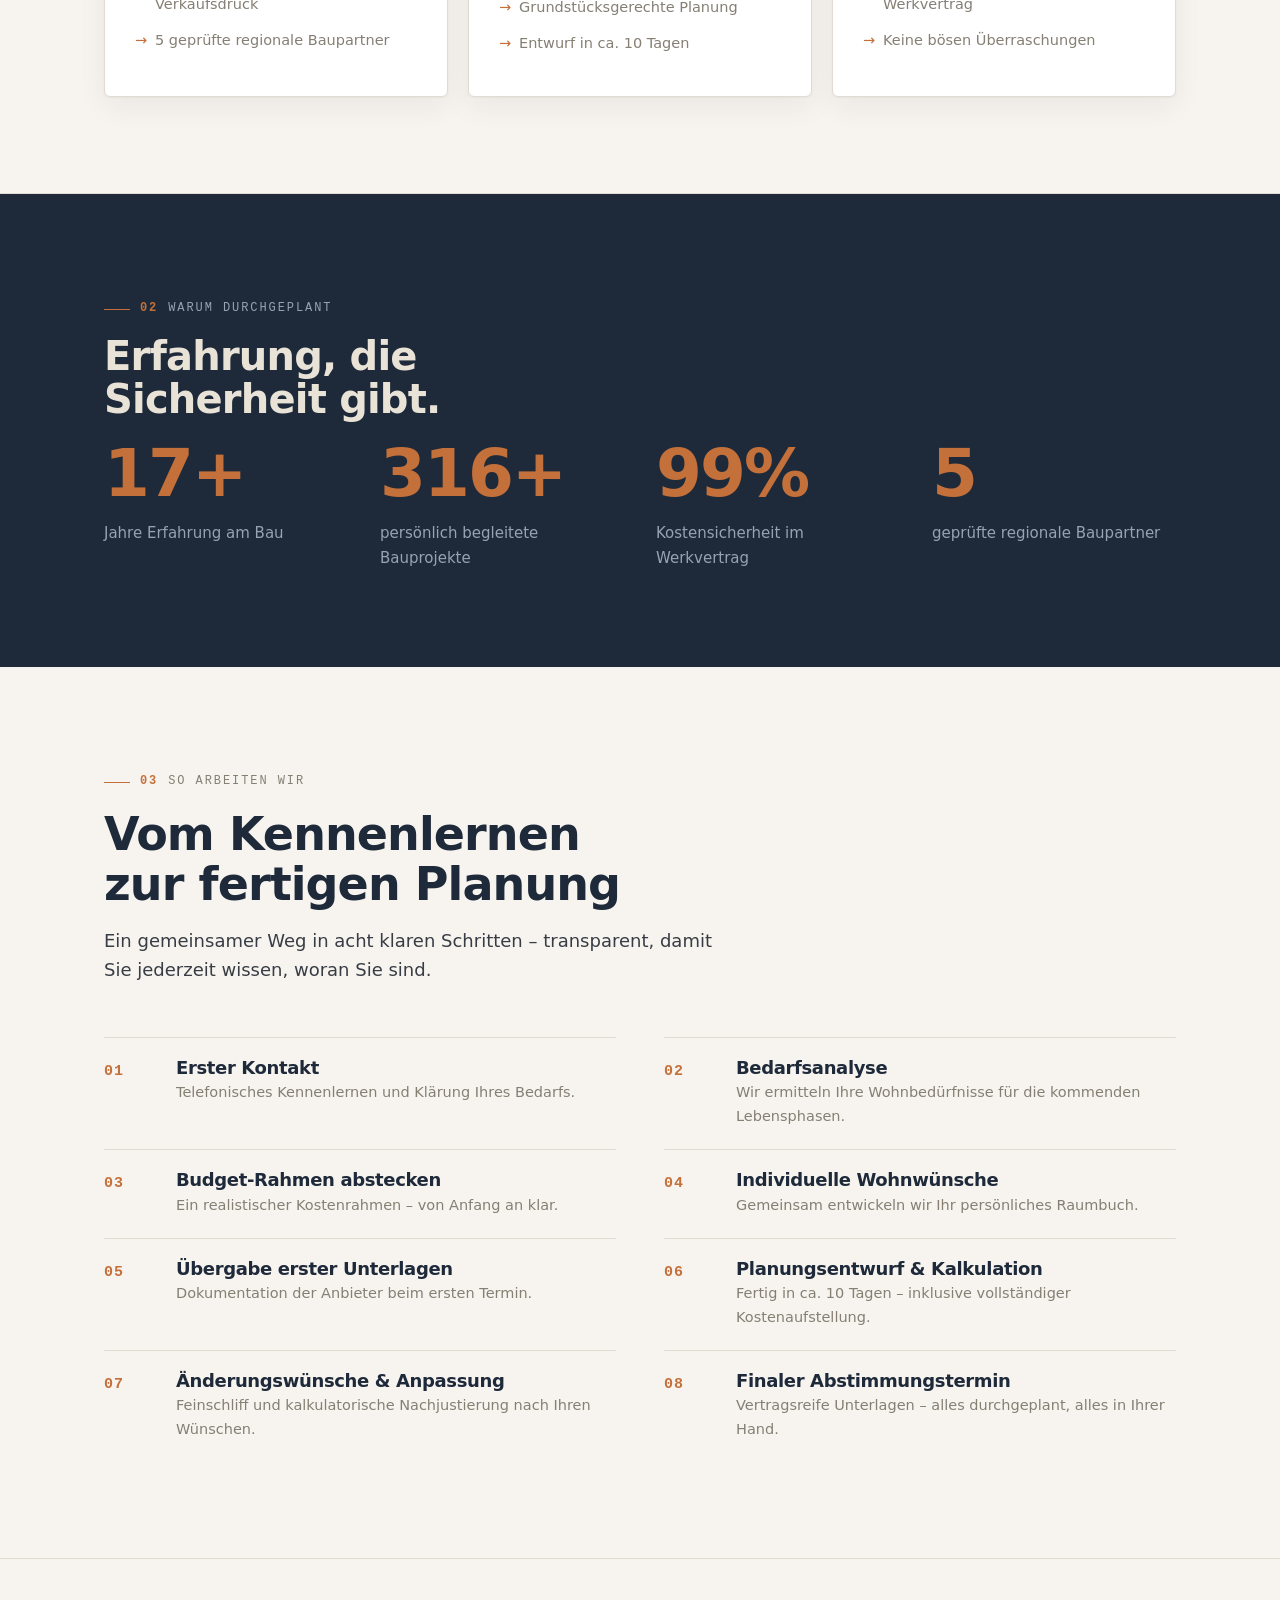
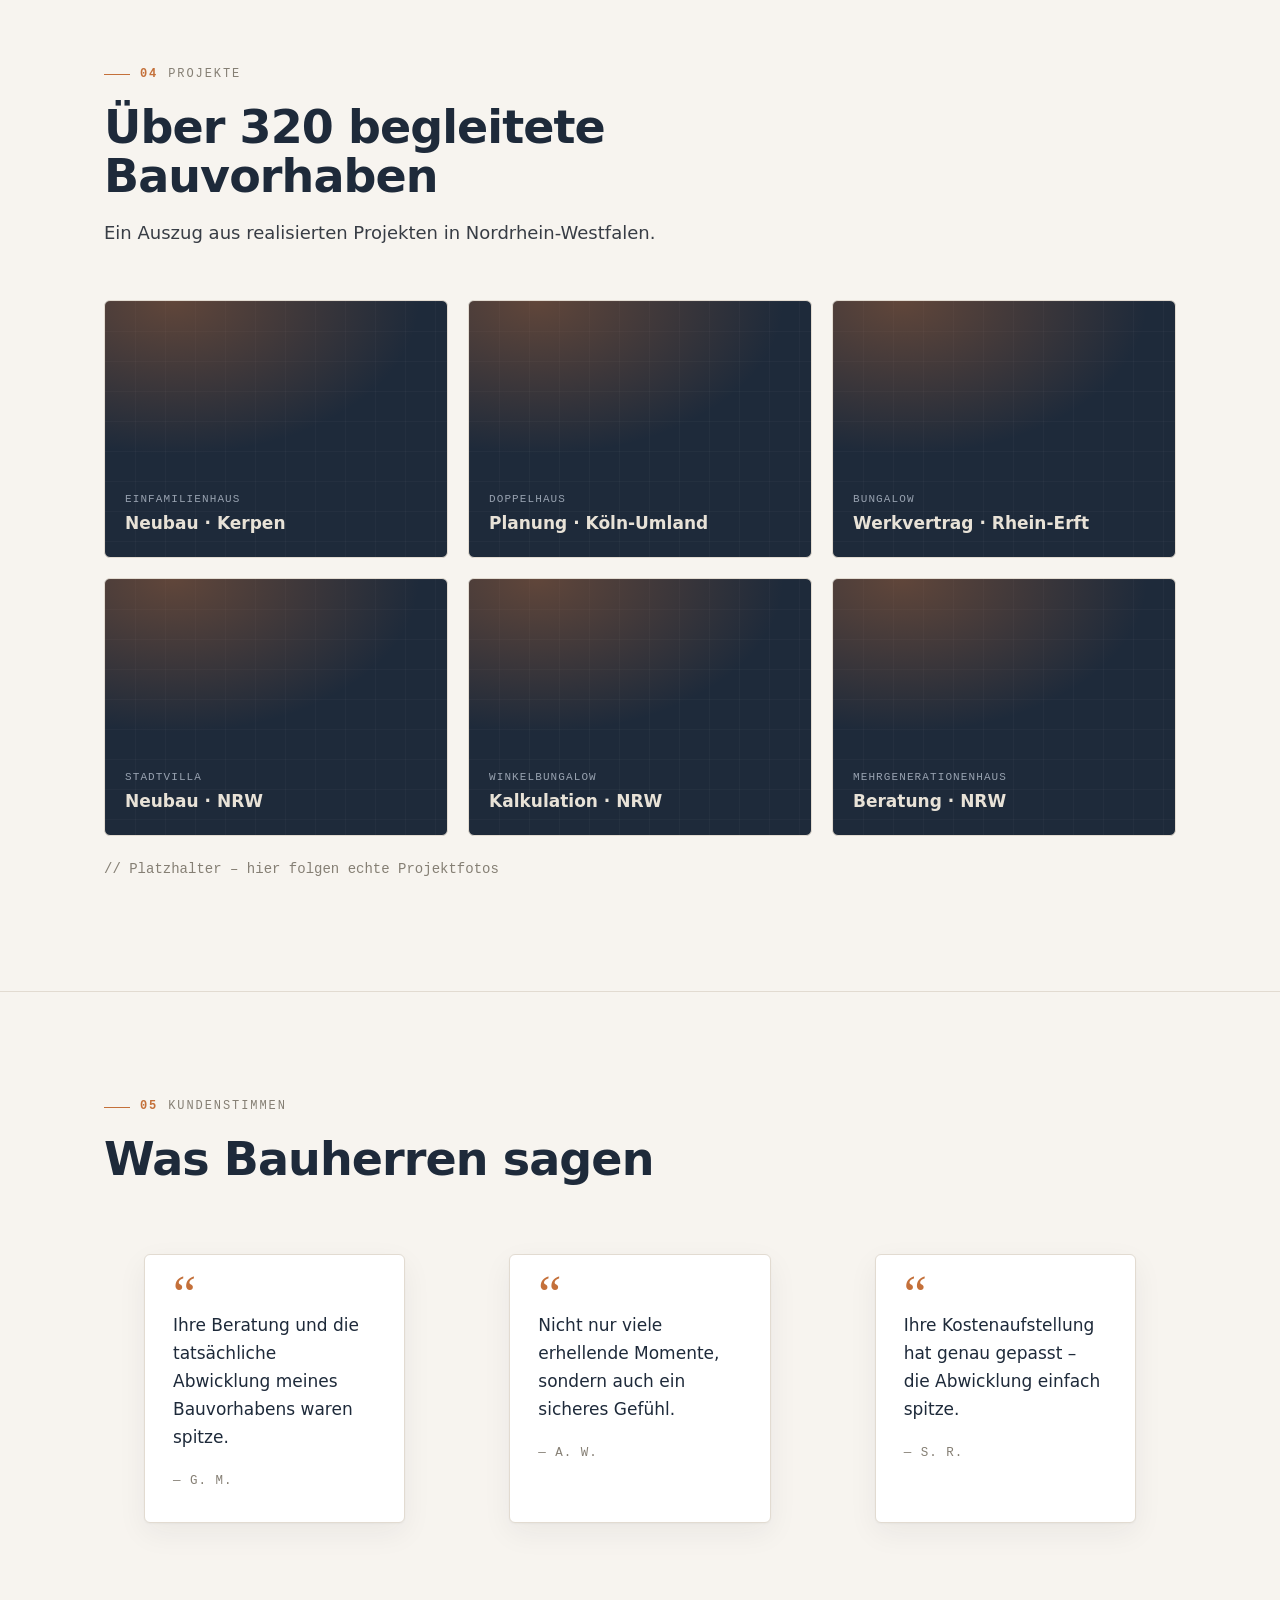
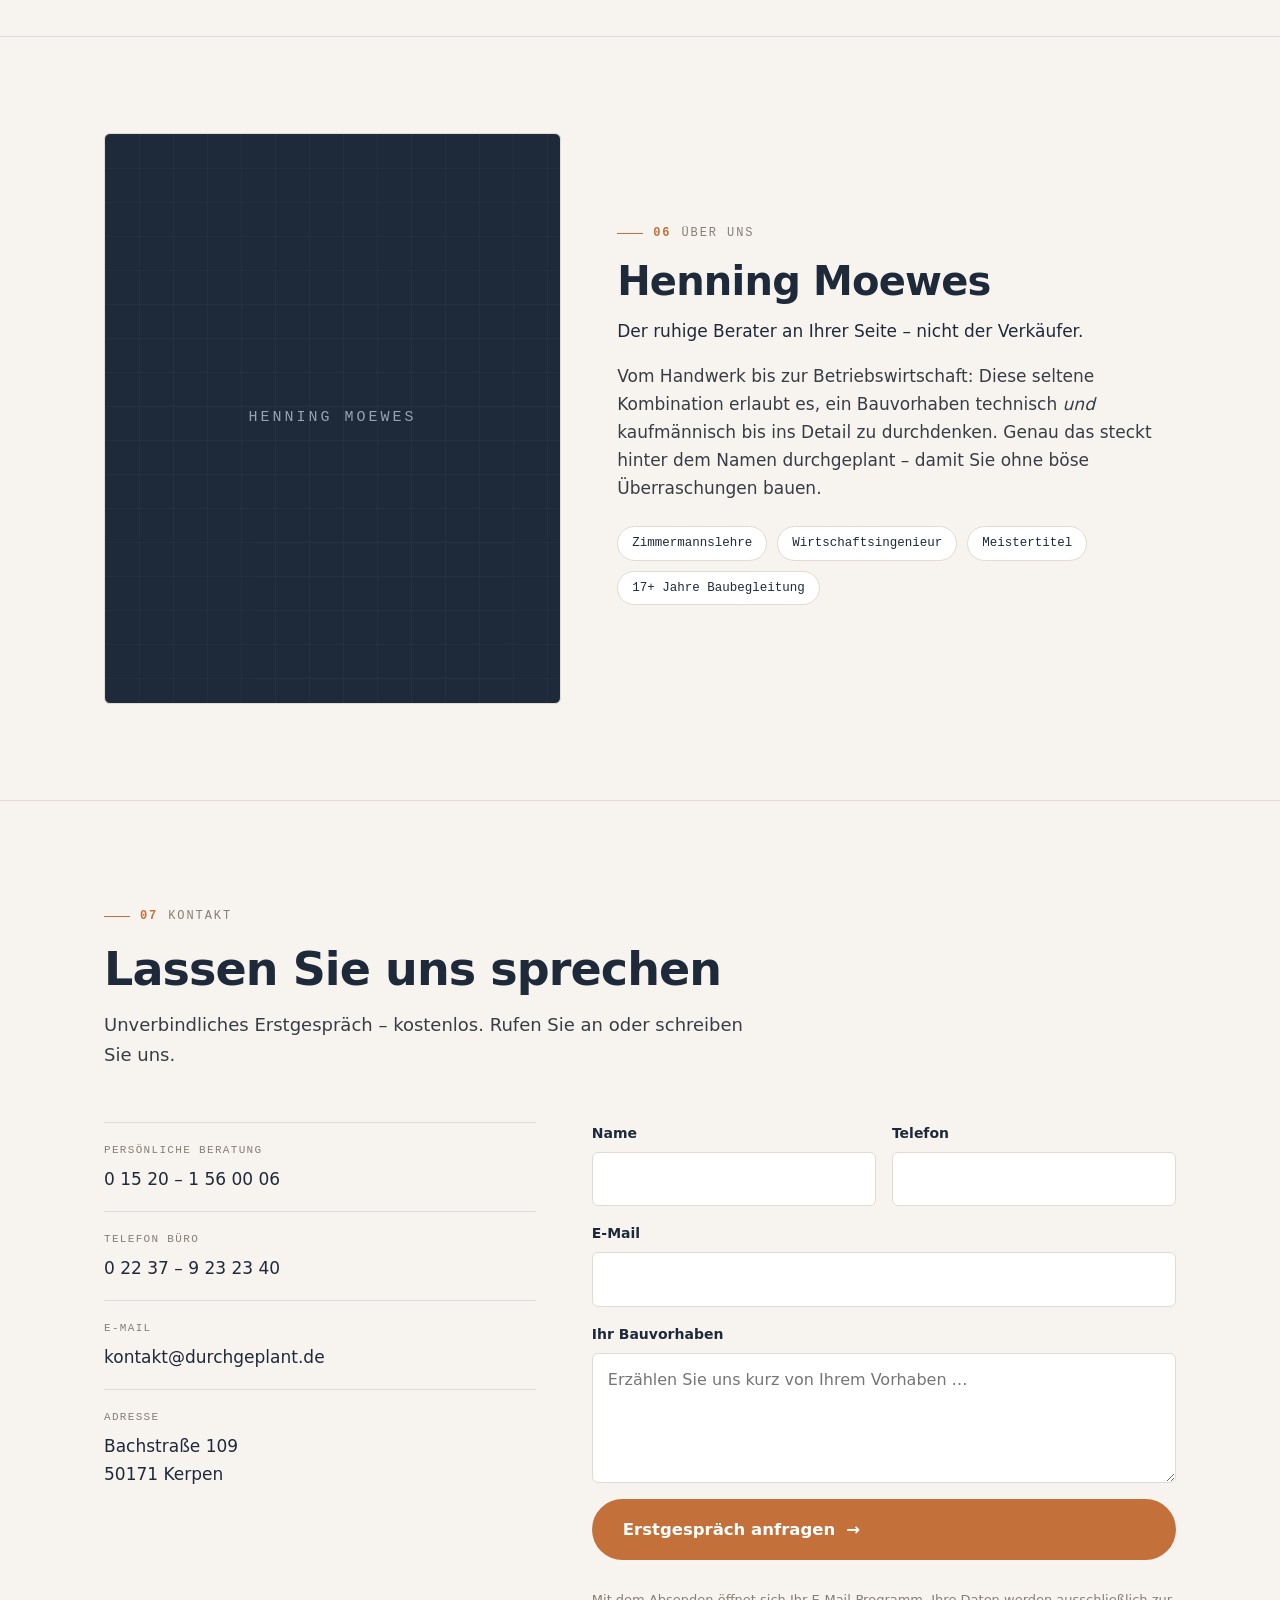
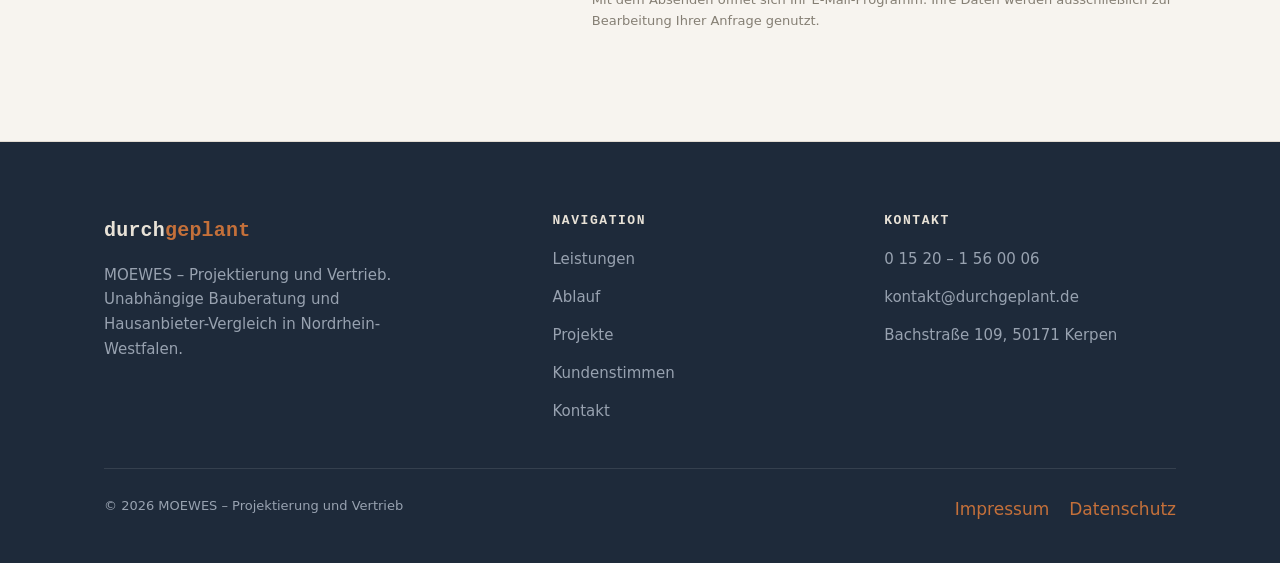
==== commit c5e0f742: "Interaktive Elemente & Animationen (im Stil von planvoller) - Scroll-Fortschrittsbalken oben, Header" ====
--- a/index.html
+++ b/index.html
@@ -10,8 +10,11 @@
   <meta property="og:type" content="website">
   <link rel="icon" href="data:image/svg+xml,%3Csvg xmlns='http://www.w3.org/2000/svg' viewBox='0 0 32 32'%3E%3Crect width='32' height='32' rx='6' fill='%231E2A3A'/%3E%3Cpath d='M8 22V10l8 5 8-5v12' stroke='%23C4703A' stroke-width='2.4' fill='none' stroke-linejoin='round' stroke-linecap='round'/%3E%3C/svg%3E">
   <link rel="stylesheet" href="styles.css">
+  <script>document.documentElement.className += ' js';</script>
 </head>
 <body>
+
+  <div class="scroll-progress" id="scrollProgress" aria-hidden="true"></div>
 
   <!-- ============ HEADER ============ -->
   <header class="site-header">
@@ -44,16 +47,19 @@
         <h1 class="reveal">Sicher bauen –<br><span class="accent">ohne Kostenfalle.</span></h1>
         <p class="sub reveal">Unabhängige Bauberatung und Hausanbieter-Vergleich. Wir nehmen Sie an die Hand – von der ersten Idee bis zur vertragsreifen Planung. Guter Rat ist selten teuer.</p>
         <div class="actions reveal">
-          <a href="#kontakt" class="btn btn-primary btn-lg">Kostenloses Erstgespräch</a>
+          <a href="#kontakt" class="btn btn-primary btn-lg btn--arrow">Kostenloses Erstgespräch</a>
           <a href="#leistungen" class="btn btn-ghost btn-lg">Leistungen ansehen</a>
         </div>
         <div class="trust-strip reveal">
-          <div><div class="t-val"><em>17+</em></div><div class="t-cap">Jahre Erfahrung</div></div>
-          <div><div class="t-val"><em>320+</em></div><div class="t-cap">Bauprojekte</div></div>
-          <div><div class="t-val"><em>100&nbsp;%</em></div><div class="t-cap">Kostensicherheit</div></div>
-          <div><div class="t-val"><em>5</em></div><div class="t-cap">geprüfte Baupartner</div></div>
-        </div>
-      </div>
+          <div><div class="t-val"><em class="count" data-to="17" data-suffix="+">0</em></div><div class="t-cap">Jahre Erfahrung</div></div>
+          <div><div class="t-val"><em class="count" data-to="320" data-suffix="+">0</em></div><div class="t-cap">Bauprojekte</div></div>
+          <div><div class="t-val"><em class="count" data-to="100" data-suffix="&nbsp;%">0</em></div><div class="t-cap">Kostensicherheit</div></div>
+          <div><div class="t-val"><em class="count" data-to="5" data-suffix="">0</em></div><div class="t-cap">geprüfte Baupartner</div></div>
+        </div>
+      </div>
+      <a href="#leistungen" class="scroll-cue" id="scrollCue" aria-label="Weiter scrollen">
+        Scrollen <span class="cue-track" aria-hidden="true"></span>
+      </a>
     </section>
 
     <!-- ============ LEISTUNGEN ============ -->
@@ -105,10 +111,10 @@
         <span class="eyebrow reveal"><span class="num">02</span> Warum durchgeplant</span>
         <h2 class="reveal" style="max-width:16ch;margin-top:16px;font-size:clamp(26px,3.6vw,40px)">Erfahrung, die Sicherheit gibt.</h2>
         <div class="stats">
-          <div class="stat reveal"><div class="val">17+</div><div class="cap">Jahre Erfahrung am Bau</div></div>
-          <div class="stat reveal"><div class="val">320+</div><div class="cap">persönlich begleitete Bauprojekte</div></div>
-          <div class="stat reveal"><div class="val">100%</div><div class="cap">Kostensicherheit im Werkvertrag</div></div>
-          <div class="stat reveal"><div class="val">5</div><div class="cap">geprüfte regionale Baupartner</div></div>
+          <div class="stat reveal"><div class="val count" data-to="17" data-suffix="+">0</div><div class="cap">Jahre Erfahrung am Bau</div></div>
+          <div class="stat reveal"><div class="val count" data-to="320" data-suffix="+">0</div><div class="cap">persönlich begleitete Bauprojekte</div></div>
+          <div class="stat reveal"><div class="val count" data-to="100" data-suffix="%">0</div><div class="cap">Kostensicherheit im Werkvertrag</div></div>
+          <div class="stat reveal"><div class="val count" data-to="5" data-suffix="">0</div><div class="cap">geprüfte regionale Baupartner</div></div>
         </div>
       </div>
     </section>
@@ -143,12 +149,12 @@
           <p>Ein Auszug aus realisierten Projekten in Nordrhein-Westfalen.</p>
         </div>
         <div class="gallery">
-          <div class="tile reveal"><div class="tile-label"><small>Einfamilienhaus</small><strong>Neubau · Kerpen</strong></div></div>
-          <div class="tile reveal"><div class="tile-label"><small>Doppelhaus</small><strong>Planung · Köln-Umland</strong></div></div>
-          <div class="tile reveal"><div class="tile-label"><small>Bungalow</small><strong>Werkvertrag · Rhein-Erft</strong></div></div>
-          <div class="tile reveal"><div class="tile-label"><small>Stadtvilla</small><strong>Neubau · NRW</strong></div></div>
-          <div class="tile reveal"><div class="tile-label"><small>Winkelbungalow</small><strong>Kalkulation · NRW</strong></div></div>
-          <div class="tile reveal"><div class="tile-label"><small>Mehrgenerationenhaus</small><strong>Beratung · NRW</strong></div></div>
+          <div class="tile reveal"><span class="tile-arrow" aria-hidden="true">→</span><div class="tile-label"><small>Einfamilienhaus</small><strong>Neubau · Kerpen</strong></div></div>
+          <div class="tile reveal"><span class="tile-arrow" aria-hidden="true">→</span><div class="tile-label"><small>Doppelhaus</small><strong>Planung · Köln-Umland</strong></div></div>
+          <div class="tile reveal"><span class="tile-arrow" aria-hidden="true">→</span><div class="tile-label"><small>Bungalow</small><strong>Werkvertrag · Rhein-Erft</strong></div></div>
+          <div class="tile reveal"><span class="tile-arrow" aria-hidden="true">→</span><div class="tile-label"><small>Stadtvilla</small><strong>Neubau · NRW</strong></div></div>
+          <div class="tile reveal"><span class="tile-arrow" aria-hidden="true">→</span><div class="tile-label"><small>Winkelbungalow</small><strong>Kalkulation · NRW</strong></div></div>
+          <div class="tile reveal"><span class="tile-arrow" aria-hidden="true">→</span><div class="tile-label"><small>Mehrgenerationenhaus</small><strong>Beratung · NRW</strong></div></div>
         </div>
         <p class="gallery-note">// Platzhalter – hier folgen echte Projektfotos</p>
       </div>
@@ -226,7 +232,7 @@
             </div>
             <div class="field"><label for="email">E-Mail</label><input type="email" id="email" name="E-Mail" required></div>
             <div class="field"><label for="msg">Ihr Bauvorhaben</label><textarea id="msg" name="Nachricht" placeholder="Erzählen Sie uns kurz von Ihrem Vorhaben …"></textarea></div>
-            <button type="submit" class="btn btn-primary btn-lg">Erstgespräch anfragen</button>
+            <button type="submit" class="btn btn-primary btn-lg btn--arrow">Erstgespräch anfragen</button>
             <p class="form-note">Mit dem Absenden öffnet sich Ihr E-Mail-Programm. Ihre Daten werden ausschließlich zur Bearbeitung Ihrer Anfrage genutzt.</p>
           </form>
         </div>
--- a/styles.css
+++ b/styles.css
@@ -281,10 +281,80 @@
 .footer-bottom p { color: var(--band-muted); font-size: 13px; margin: 0; }
 .footer-bottom .legal { display: flex; gap: 20px; }
 
-/* ---------- Reveal animation ---------- */
-.reveal { opacity: 0; transform: translateY(22px); transition: opacity .6s var(--ease), transform .6s var(--ease); }
-.reveal.in { opacity: 1; transform: none; }
-@media (prefers-reduced-motion: reduce) { .reveal { opacity: 1; transform: none; transition: none; } }
+/* ---------- Reveal animation (mit Stagger) ----------
+   Progressive Enhancement: ohne JS ist alles sichtbar (opacity:1).
+   Nur mit <html class="js"> wird versteckt und beim Sichtbarwerden eingeblendet.
+   Der Endzustand ist in .in DEKLARIERT (nicht nur animiert), damit Inhalt
+   niemals hängen bleibt; die Transition sorgt nur für den weichen Effekt. */
+.reveal { opacity: 1; transform: none; }
+.js .reveal {
+  opacity: 0; transform: translateY(24px);
+  transition: opacity .7s var(--ease) var(--stagger, 0ms), transform .7s var(--ease) var(--stagger, 0ms);
+}
+.js .reveal.in { opacity: 1; transform: none; }
+@media (prefers-reduced-motion: reduce) {
+  .js .reveal { opacity: 1; transform: none; transition: none; }
+}
+
+/* ---------- Scroll-Fortschrittsbalken ---------- */
+.scroll-progress {
+  position: fixed; top: 0; left: 0; right: 0; height: 3px; z-index: 100;
+  background: var(--accent); transform: scaleX(0); transform-origin: 0 50%; will-change: transform;
+}
+
+/* ---------- Header-Zustand beim Scrollen ---------- */
+.site-header { transition: box-shadow .3s var(--ease), background .3s var(--ease); }
+.site-header.scrolled { box-shadow: 0 1px 0 var(--line), 0 8px 24px rgba(30,42,58,.07); }
+.site-header.scrolled .nav { height: 60px; transition: height .3s var(--ease); }
+.nav { transition: height .3s var(--ease); }
+
+/* ---------- Parallax-Raster im Hero ---------- */
+.hero-grid-bg { will-change: transform; }
+
+/* ---------- Scroll-Indikator ("Scrollen") ---------- */
+.scroll-cue {
+  position: absolute; left: 24px; bottom: 30px; z-index: 2;
+  display: inline-flex; align-items: center; gap: 12px;
+  font-family: var(--mono); font-size: 11px; letter-spacing: 0.18em; text-transform: uppercase;
+  color: var(--muted); transition: opacity .4s var(--ease), color .2s var(--ease);
+}
+.scroll-cue:hover { color: var(--accent); }
+.scroll-cue .cue-track { position: relative; width: 46px; height: 1px; background: var(--line); overflow: hidden; display: inline-block; }
+.scroll-cue .cue-track::after {
+  content: ""; position: absolute; top: 0; left: 0; height: 1px; width: 16px; background: var(--accent);
+  animation: cueSlide 1.9s var(--ease) infinite;
+}
+@keyframes cueSlide { 0% { transform: translateX(-16px); } 60%,100% { transform: translateX(46px); } }
+@media (prefers-reduced-motion: reduce) { .scroll-cue .cue-track::after { animation: none; } }
+@media (max-width: 680px) { .scroll-cue { display: none; } }
+
+/* ---------- Pfeil-CTAs (Slide-Effekt) ---------- */
+.btn--arrow::after {
+  content: "→"; display: inline-block; margin-left: 2px; transition: transform .25s var(--ease); font-weight: 600;
+}
+.btn--arrow:hover::after { transform: translateX(5px); }
+
+/* ---------- Interaktive Projektkarten ---------- */
+.tile { cursor: pointer; transition: transform .3s var(--ease), border-color .3s var(--ease), box-shadow .3s var(--ease); }
+.tile::after { transition: opacity .4s var(--ease), transform .5s var(--ease); }
+.tile:hover { transform: translateY(-5px); border-color: color-mix(in srgb, var(--accent) 55%, var(--line)); box-shadow: var(--shadow); }
+.tile:hover::after { opacity: .85; transform: scale(1.12); }
+.tile:hover .tile-arrow { opacity: 1; transform: translate(0,0); }
+.tile-arrow {
+  position: absolute; top: 16px; right: 16px; z-index: 1;
+  width: 34px; height: 34px; border-radius: 50%; display: flex; align-items: center; justify-content: center;
+  background: var(--accent); color: #fff; font-weight: 700;
+  opacity: 0; transform: translate(-6px,6px); transition: opacity .3s var(--ease), transform .3s var(--ease);
+}
+
+/* ---------- Card & Quote Hover-Lift ---------- */
+.quote { transition: transform .25s var(--ease), border-color .25s var(--ease), box-shadow .25s var(--ease); }
+.quote:hover { transform: translateY(-4px); border-color: color-mix(in srgb, var(--accent) 40%, var(--line)); }
+
+/* ---------- Timeline-Schritt Hover ---------- */
+.step { transition: background .2s var(--ease); }
+.step .idx { transition: transform .25s var(--ease); display: inline-block; }
+.step:hover .idx { transform: translateX(4px); }
 
 /* ---------- Legal pages ---------- */
 .legal-page { padding: 72px 0 96px; }
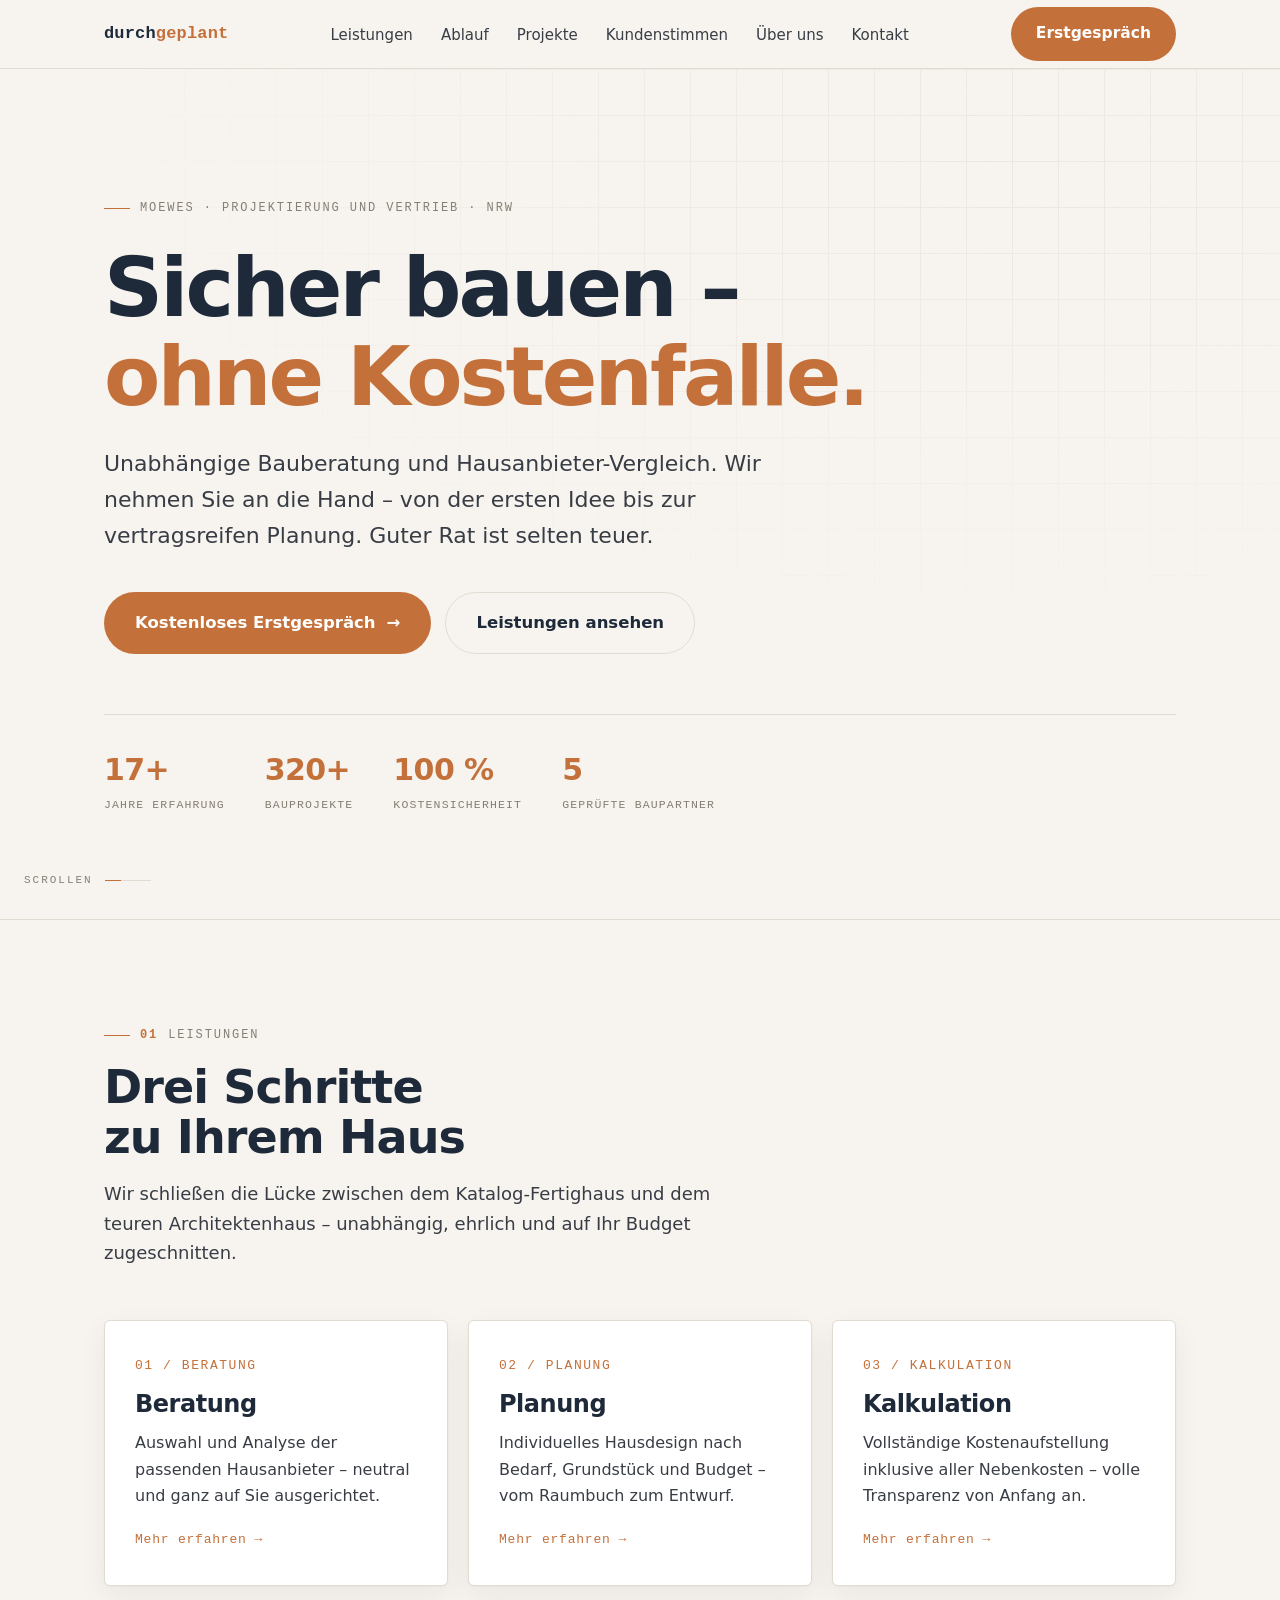
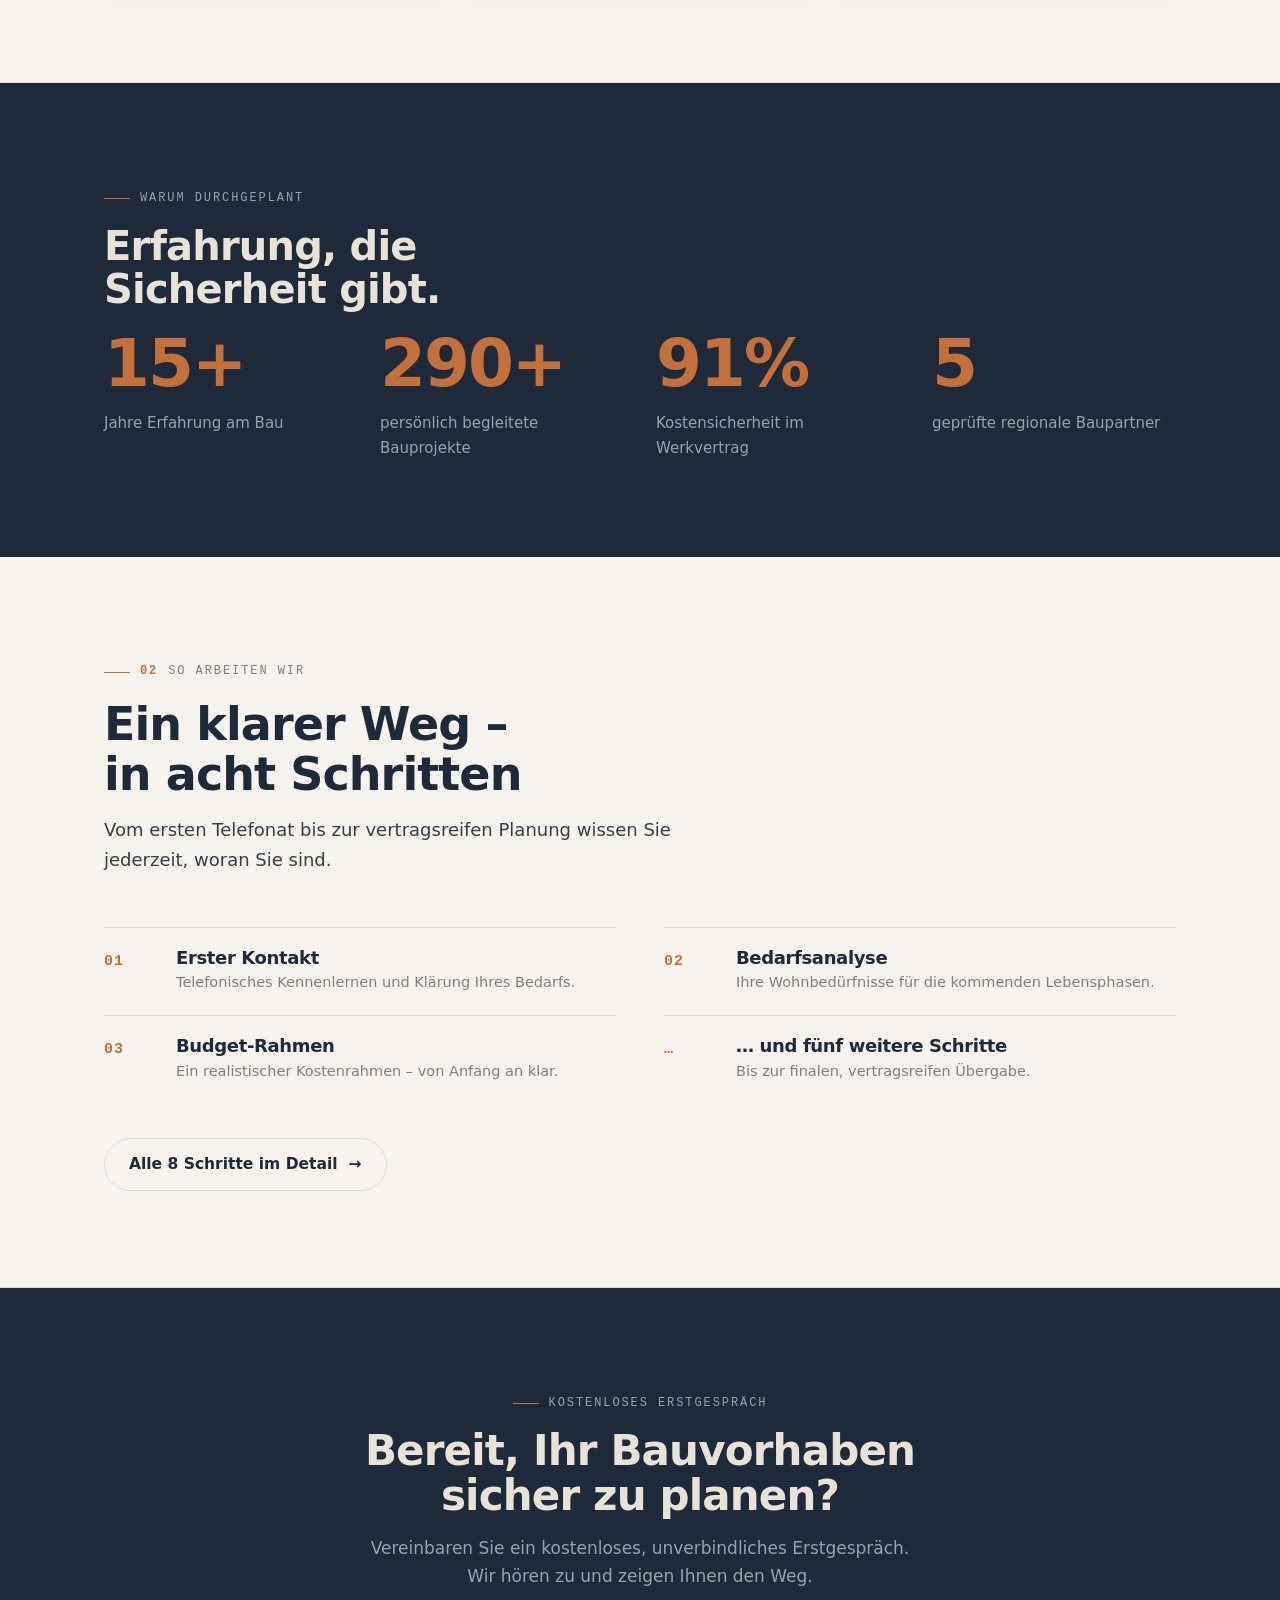
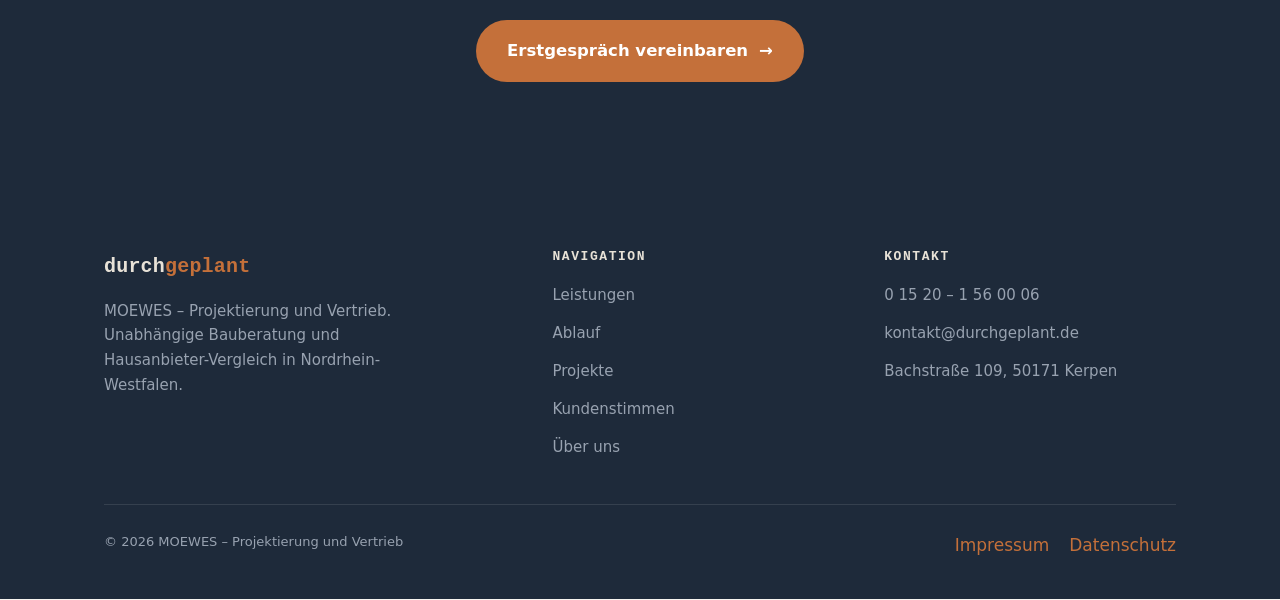
==== commit 0511513f: "Website-Deploy (GitHub Pages) Co-Authored-By: Claude Fable 5 <noreply@anthropic.com> Claude-Session:" ====
--- a/index.html
+++ b/index.html
@@ -4,10 +4,7 @@
   <meta charset="UTF-8">
   <meta name="viewport" content="width=device-width, initial-scale=1.0">
   <title>durchgeplant · Unabhängige Bauberatung in NRW – MOEWES</title>
-  <meta name="description" content="Unabhängige Bauberatung und Hausanbieter-Vergleich in NRW. Sicher bauen ohne Kostenfalle – mit 100 % Kostensicherheit im Werkvertrag. MOEWES – Projektierung und Vertrieb.">
-  <meta property="og:title" content="durchgeplant · Unabhängige Bauberatung in NRW">
-  <meta property="og:description" content="Sicher bauen ohne Kostenfalle – mit einem unabhängigen Berater an der Seite.">
-  <meta property="og:type" content="website">
+  <meta name="description" content="Unabhängige Bauberatung und Hausanbieter-Vergleich in NRW. Sicher bauen ohne Kostenfalle – 100 % Kostensicherheit im Werkvertrag.">
   <link rel="icon" href="data:image/svg+xml,%3Csvg xmlns='http://www.w3.org/2000/svg' viewBox='0 0 32 32'%3E%3Crect width='32' height='32' rx='6' fill='%231E2A3A'/%3E%3Cpath d='M8 22V10l8 5 8-5v12' stroke='%23C4703A' stroke-width='2.4' fill='none' stroke-linejoin='round' stroke-linecap='round'/%3E%3C/svg%3E">
   <link rel="stylesheet" href="styles.css">
   <script>document.documentElement.className += ' js';</script>
@@ -16,30 +13,27 @@
 
   <div class="scroll-progress" id="scrollProgress" aria-hidden="true"></div>
 
-  <!-- ============ HEADER ============ -->
   <header class="site-header">
     <div class="container nav">
-      <a href="#top" class="brand" aria-label="durchgeplant Startseite">durch<b>geplant</b></a>
+      <a href="index.html" class="brand" aria-label="durchgeplant Startseite">durch<b>geplant</b></a>
       <nav aria-label="Hauptnavigation">
         <ul class="nav-links" id="navLinks">
-          <li><a href="#leistungen">Leistungen</a></li>
-          <li><a href="#ablauf">Ablauf</a></li>
-          <li><a href="#projekte">Projekte</a></li>
-          <li><a href="#stimmen">Kundenstimmen</a></li>
-          <li><a href="#ueber">Über uns</a></li>
-          <li><a href="#kontakt">Kontakt</a></li>
+          <li><a href="leistungen.html">Leistungen</a></li>
+          <li><a href="ablauf.html">Ablauf</a></li>
+          <li><a href="projekte.html">Projekte</a></li>
+          <li><a href="kundenstimmen.html">Kundenstimmen</a></li>
+          <li><a href="ueber-uns.html">Über uns</a></li>
+          <li><a href="kontakt.html">Kontakt</a></li>
         </ul>
       </nav>
       <div class="nav-cta">
-        <a href="#kontakt" class="btn btn-primary">Erstgespräch</a>
+        <a href="kontakt.html" class="btn btn-primary">Erstgespräch</a>
         <button class="nav-toggle" id="navToggle" aria-label="Menü öffnen" aria-expanded="false" aria-controls="navLinks"><span></span></button>
       </div>
     </div>
   </header>
 
-  <main id="top">
-
-    <!-- ============ HERO ============ -->
+  <main>
     <section class="hero" style="border-bottom:1px solid var(--line)">
       <div class="hero-grid-bg" aria-hidden="true"></div>
       <div class="container">
@@ -47,8 +41,8 @@
         <h1 class="reveal">Sicher bauen –<br><span class="accent">ohne Kostenfalle.</span></h1>
         <p class="sub reveal">Unabhängige Bauberatung und Hausanbieter-Vergleich. Wir nehmen Sie an die Hand – von der ersten Idee bis zur vertragsreifen Planung. Guter Rat ist selten teuer.</p>
         <div class="actions reveal">
-          <a href="#kontakt" class="btn btn-primary btn-lg btn--arrow">Kostenloses Erstgespräch</a>
-          <a href="#leistungen" class="btn btn-ghost btn-lg">Leistungen ansehen</a>
+          <a href="kontakt.html" class="btn btn-primary btn-lg btn--arrow">Kostenloses Erstgespräch</a>
+          <a href="leistungen.html" class="btn btn-ghost btn-lg">Leistungen ansehen</a>
         </div>
         <div class="trust-strip reveal">
           <div><div class="t-val"><em class="count" data-to="17" data-suffix="+">0</em></div><div class="t-cap">Jahre Erfahrung</div></div>
@@ -62,7 +56,6 @@
       </a>
     </section>
 
-    <!-- ============ LEISTUNGEN ============ -->
     <section id="leistungen">
       <div class="container">
         <div class="sec-head reveal">
@@ -71,44 +64,31 @@
           <p>Wir schließen die Lücke zwischen dem Katalog-Fertighaus und dem teuren Architektenhaus – unabhängig, ehrlich und auf Ihr Budget zugeschnitten.</p>
         </div>
         <div class="cards">
-          <article class="card reveal">
+          <a href="leistungen.html#beratung" class="card reveal">
             <div class="card-n">01 / BERATUNG</div>
             <h3>Beratung</h3>
             <p>Auswahl und Analyse der passenden Hausanbieter – neutral und ganz auf Sie ausgerichtet.</p>
-            <ul>
-              <li>Unabhängiger Anbieter-Vergleich</li>
-              <li>Ehrliche Einschätzung statt Verkaufsdruck</li>
-              <li>5 geprüfte regionale Baupartner</li>
-            </ul>
-          </article>
-          <article class="card reveal">
+            <span class="card-more">Mehr erfahren</span>
+          </a>
+          <a href="leistungen.html#planung" class="card reveal">
             <div class="card-n">02 / PLANUNG</div>
             <h3>Planung</h3>
-            <p>Individuelles Hausdesign nach Bedarf, Grundstück und Budget – vom Raumbuch zum fertigen Entwurf.</p>
-            <ul>
-              <li>Bedarfsanalyse &amp; Raumbuch</li>
-              <li>Grundstücksgerechte Planung</li>
-              <li>Entwurf in ca. 10 Tagen</li>
-            </ul>
-          </article>
-          <article class="card reveal">
+            <p>Individuelles Hausdesign nach Bedarf, Grundstück und Budget – vom Raumbuch zum Entwurf.</p>
+            <span class="card-more">Mehr erfahren</span>
+          </a>
+          <a href="leistungen.html#kalkulation" class="card reveal">
             <div class="card-n">03 / KALKULATION</div>
             <h3>Kalkulation</h3>
             <p>Vollständige Kostenaufstellung inklusive aller Nebenkosten – volle Transparenz von Anfang an.</p>
-            <ul>
-              <li>Alle Nebenkosten inklusive</li>
-              <li>100 % Kostensicherheit im Werkvertrag</li>
-              <li>Keine bösen Überraschungen</li>
-            </ul>
-          </article>
+            <span class="card-more">Mehr erfahren</span>
+          </a>
         </div>
       </div>
     </section>
 
-    <!-- ============ KENNZAHLEN BAND ============ -->
     <section class="band">
       <div class="container">
-        <span class="eyebrow reveal"><span class="num">02</span> Warum durchgeplant</span>
+        <span class="eyebrow reveal">Warum durchgeplant</span>
         <h2 class="reveal" style="max-width:16ch;margin-top:16px;font-size:clamp(26px,3.6vw,40px)">Erfahrung, die Sicherheit gibt.</h2>
         <div class="stats">
           <div class="stat reveal"><div class="val count" data-to="17" data-suffix="+">0</div><div class="cap">Jahre Erfahrung am Bau</div></div>
@@ -119,129 +99,38 @@
       </div>
     </section>
 
-    <!-- ============ ABLAUF ============ -->
-    <section id="ablauf">
+    <section>
       <div class="container">
         <div class="sec-head reveal">
-          <span class="eyebrow"><span class="num">03</span> So arbeiten wir</span>
-          <h2>Vom Kennenlernen zur fertigen Planung</h2>
-          <p>Ein gemeinsamer Weg in acht klaren Schritten – transparent, damit Sie jederzeit wissen, woran Sie sind.</p>
+          <span class="eyebrow"><span class="num">02</span> So arbeiten wir</span>
+          <h2>Ein klarer Weg – in acht Schritten</h2>
+          <p>Vom ersten Telefonat bis zur vertragsreifen Planung wissen Sie jederzeit, woran Sie sind.</p>
         </div>
         <div class="timeline">
           <div class="step reveal"><div class="idx">01</div><div><h3>Erster Kontakt</h3><p>Telefonisches Kennenlernen und Klärung Ihres Bedarfs.</p></div></div>
-          <div class="step reveal"><div class="idx">02</div><div><h3>Bedarfsanalyse</h3><p>Wir ermitteln Ihre Wohnbedürfnisse für die kommenden Lebensphasen.</p></div></div>
-          <div class="step reveal"><div class="idx">03</div><div><h3>Budget-Rahmen abstecken</h3><p>Ein realistischer Kostenrahmen – von Anfang an klar.</p></div></div>
-          <div class="step reveal"><div class="idx">04</div><div><h3>Individuelle Wohnwünsche</h3><p>Gemeinsam entwickeln wir Ihr persönliches Raumbuch.</p></div></div>
-          <div class="step reveal"><div class="idx">05</div><div><h3>Übergabe erster Unterlagen</h3><p>Dokumentation der Anbieter beim ersten Termin.</p></div></div>
-          <div class="step reveal"><div class="idx">06</div><div><h3>Planungsentwurf &amp; Kalkulation</h3><p>Fertig in ca. 10 Tagen – inklusive vollständiger Kostenaufstellung.</p></div></div>
-          <div class="step reveal"><div class="idx">07</div><div><h3>Änderungswünsche &amp; Anpassung</h3><p>Feinschliff und kalkulatorische Nachjustierung nach Ihren Wünschen.</p></div></div>
-          <div class="step reveal"><div class="idx">08</div><div><h3>Finaler Abstimmungstermin</h3><p>Vertragsreife Unterlagen – alles durchgeplant, alles in Ihrer Hand.</p></div></div>
+          <div class="step reveal"><div class="idx">02</div><div><h3>Bedarfsanalyse</h3><p>Ihre Wohnbedürfnisse für die kommenden Lebensphasen.</p></div></div>
+          <div class="step reveal"><div class="idx">03</div><div><h3>Budget-Rahmen</h3><p>Ein realistischer Kostenrahmen – von Anfang an klar.</p></div></div>
+          <div class="step reveal"><div class="idx">…</div><div><h3>… und fünf weitere Schritte</h3><p>Bis zur finalen, vertragsreifen Übergabe.</p></div></div>
+        </div>
+        <div class="reveal" style="margin-top:34px">
+          <a href="ablauf.html" class="btn btn-ghost btn--arrow">Alle 8 Schritte im Detail</a>
         </div>
       </div>
     </section>
 
-    <!-- ============ PROJEKTE ============ -->
-    <section id="projekte">
+    <section class="band cta-band">
       <div class="container">
-        <div class="sec-head reveal">
-          <span class="eyebrow"><span class="num">04</span> Projekte</span>
-          <h2>Über 320 begleitete Bauvorhaben</h2>
-          <p>Ein Auszug aus realisierten Projekten in Nordrhein-Westfalen.</p>
-        </div>
-        <div class="gallery">
-          <div class="tile reveal"><span class="tile-arrow" aria-hidden="true">→</span><div class="tile-label"><small>Einfamilienhaus</small><strong>Neubau · Kerpen</strong></div></div>
-          <div class="tile reveal"><span class="tile-arrow" aria-hidden="true">→</span><div class="tile-label"><small>Doppelhaus</small><strong>Planung · Köln-Umland</strong></div></div>
-          <div class="tile reveal"><span class="tile-arrow" aria-hidden="true">→</span><div class="tile-label"><small>Bungalow</small><strong>Werkvertrag · Rhein-Erft</strong></div></div>
-          <div class="tile reveal"><span class="tile-arrow" aria-hidden="true">→</span><div class="tile-label"><small>Stadtvilla</small><strong>Neubau · NRW</strong></div></div>
-          <div class="tile reveal"><span class="tile-arrow" aria-hidden="true">→</span><div class="tile-label"><small>Winkelbungalow</small><strong>Kalkulation · NRW</strong></div></div>
-          <div class="tile reveal"><span class="tile-arrow" aria-hidden="true">→</span><div class="tile-label"><small>Mehrgenerationenhaus</small><strong>Beratung · NRW</strong></div></div>
-        </div>
-        <p class="gallery-note">// Platzhalter – hier folgen echte Projektfotos</p>
-      </div>
-    </section>
-
-    <!-- ============ KUNDENSTIMMEN ============ -->
-    <section id="stimmen">
-      <div class="container">
-        <div class="sec-head reveal">
-          <span class="eyebrow"><span class="num">05</span> Kundenstimmen</span>
-          <h2>Was Bauherren sagen</h2>
-        </div>
-        <div class="quotes">
-          <blockquote class="quote reveal">
-            <span class="mark" aria-hidden="true">&ldquo;</span>
-            <p>Ihre Beratung und die tatsächliche Abwicklung meines Bauvorhabens waren spitze.</p>
-            <cite>— G. M.</cite>
-          </blockquote>
-          <blockquote class="quote reveal">
-            <span class="mark" aria-hidden="true">&ldquo;</span>
-            <p>Nicht nur viele erhellende Momente, sondern auch ein sicheres Gefühl.</p>
-            <cite>— A. W.</cite>
-          </blockquote>
-          <blockquote class="quote reveal">
-            <span class="mark" aria-hidden="true">&ldquo;</span>
-            <p>Ihre Kostenaufstellung hat genau gepasst – die Abwicklung einfach spitze.</p>
-            <cite>— S. R.</cite>
-          </blockquote>
-        </div>
-      </div>
-    </section>
-
-    <!-- ============ ÜBER UNS ============ -->
-    <section id="ueber">
-      <div class="container">
-        <div class="about">
-          <div class="about-portrait reveal" aria-hidden="true"><span class="initials">HENNING MOEWES</span></div>
-          <div class="reveal">
-            <span class="eyebrow"><span class="num">06</span> Über uns</span>
-            <h2 style="margin-top:16px">Henning Moewes</h2>
-            <p class="lead" style="margin-top:14px">Der ruhige Berater an Ihrer Seite – nicht der Verkäufer.</p>
-            <p>Vom Handwerk bis zur Betriebswirtschaft: Diese seltene Kombination erlaubt es, ein Bauvorhaben technisch <em>und</em> kaufmännisch bis ins Detail zu durchdenken. Genau das steckt hinter dem Namen durchgeplant – damit Sie ohne böse Überraschungen bauen.</p>
-            <ul class="creds">
-              <li>Zimmermannslehre</li>
-              <li>Wirtschaftsingenieur</li>
-              <li>Meistertitel</li>
-              <li>17+ Jahre Baubegleitung</li>
-            </ul>
-          </div>
-        </div>
-      </div>
-    </section>
-
-    <!-- ============ KONTAKT ============ -->
-    <section id="kontakt">
-      <div class="container">
-        <div class="sec-head reveal">
-          <span class="eyebrow"><span class="num">07</span> Kontakt</span>
-          <h2>Lassen Sie uns sprechen</h2>
-          <p>Unverbindliches Erstgespräch – kostenlos. Rufen Sie an oder schreiben Sie uns.</p>
-        </div>
-        <div class="contact-wrap">
-          <div class="contact-info reveal">
-            <dl>
-              <div class="row"><dt>Persönliche Beratung</dt><dd><a href="tel:+4915201560006">0 15 20 – 1 56 00 06</a></dd></div>
-              <div class="row"><dt>Telefon Büro</dt><dd><a href="tel:+4922379232340">0 22 37 – 9 23 23 40</a></dd></div>
-              <div class="row"><dt>E-Mail</dt><dd><a href="mailto:kontakt@durchgeplant.de">kontakt@durchgeplant.de</a></dd></div>
-              <div class="row"><dt>Adresse</dt><dd>Bachstraße 109<br>50171 Kerpen</dd></div>
-            </dl>
-          </div>
-          <form class="reveal" action="mailto:kontakt@durchgeplant.de" method="post" enctype="text/plain">
-            <div class="form-row">
-              <div class="field"><label for="name">Name</label><input type="text" id="name" name="Name" required></div>
-              <div class="field"><label for="phone">Telefon</label><input type="tel" id="phone" name="Telefon"></div>
-            </div>
-            <div class="field"><label for="email">E-Mail</label><input type="email" id="email" name="E-Mail" required></div>
-            <div class="field"><label for="msg">Ihr Bauvorhaben</label><textarea id="msg" name="Nachricht" placeholder="Erzählen Sie uns kurz von Ihrem Vorhaben …"></textarea></div>
-            <button type="submit" class="btn btn-primary btn-lg btn--arrow">Erstgespräch anfragen</button>
-            <p class="form-note">Mit dem Absenden öffnet sich Ihr E-Mail-Programm. Ihre Daten werden ausschließlich zur Bearbeitung Ihrer Anfrage genutzt.</p>
-          </form>
+        <span class="eyebrow reveal">Kostenloses Erstgespräch</span>
+        <h2 class="reveal">Bereit, Ihr Bauvorhaben sicher zu planen?</h2>
+        <p class="reveal">Vereinbaren Sie ein kostenloses, unverbindliches Erstgespräch. Wir hören zu und zeigen Ihnen den Weg.</p>
+        <div class="actions reveal">
+          <a href="kontakt.html" class="btn btn-primary btn-lg btn--arrow">Erstgespräch vereinbaren</a>
         </div>
       </div>
     </section>
 
   </main>
 
-  <!-- ============ FOOTER ============ -->
   <footer class="site-footer">
     <div class="container">
       <div class="footer-top">
@@ -252,11 +141,11 @@
         <div class="footer-col">
           <h4>Navigation</h4>
           <ul>
-            <li><a href="#leistungen">Leistungen</a></li>
-            <li><a href="#ablauf">Ablauf</a></li>
-            <li><a href="#projekte">Projekte</a></li>
-            <li><a href="#stimmen">Kundenstimmen</a></li>
-            <li><a href="#kontakt">Kontakt</a></li>
+            <li><a href="leistungen.html">Leistungen</a></li>
+            <li><a href="ablauf.html">Ablauf</a></li>
+            <li><a href="projekte.html">Projekte</a></li>
+            <li><a href="kundenstimmen.html">Kundenstimmen</a></li>
+            <li><a href="ueber-uns.html">Über uns</a></li>
           </ul>
         </div>
         <div class="footer-col">
--- a/styles.css
+++ b/styles.css
@@ -356,6 +356,27 @@
 .step .idx { transition: transform .25s var(--ease); display: inline-block; }
 .step:hover .idx { transform: translateX(4px); }
 
+/* ---------- Page-Hero (Unterseiten) ---------- */
+.page-hero { position: relative; overflow: hidden; padding: 112px 0 60px; border-bottom: 1px solid var(--line); }
+.page-hero .container { position: relative; z-index: 1; }
+.page-hero .crumb { font-family: var(--mono); font-size: 12px; letter-spacing: .1em; text-transform: uppercase; color: var(--muted); }
+.page-hero .crumb a { color: var(--muted); }
+.page-hero .crumb a:hover { color: var(--accent); }
+.page-hero h1 { font-size: clamp(36px, 6vw, 66px); letter-spacing: -0.03em; max-width: 18ch; margin-top: 18px; }
+.page-hero p { font-size: 19px; color: var(--text); max-width: 58ch; margin-top: 18px; }
+
+/* ---------- Klickbare Karten ---------- */
+a.card { text-decoration: none; }
+.card-more { margin-top: 20px; font-family: var(--mono); font-size: 13px; letter-spacing: .06em; color: var(--accent); display: inline-flex; align-items: center; gap: 8px; }
+.card-more::after { content: "→"; transition: transform .25s var(--ease); }
+a.card:hover .card-more::after { transform: translateX(5px); }
+
+/* ---------- CTA-Band ---------- */
+.cta-band { text-align: center; }
+.cta-band h2 { color: var(--band-text); font-size: clamp(28px, 4vw, 42px); max-width: 22ch; margin: 14px auto 0; }
+.cta-band p { color: var(--band-muted); margin: 16px auto 0; max-width: 50ch; }
+.cta-band .actions { display: flex; gap: 14px; justify-content: center; margin-top: 30px; flex-wrap: wrap; }
+
 /* ---------- Legal pages ---------- */
 .legal-page { padding: 72px 0 96px; }
 .legal-page .container { max-width: 760px; }
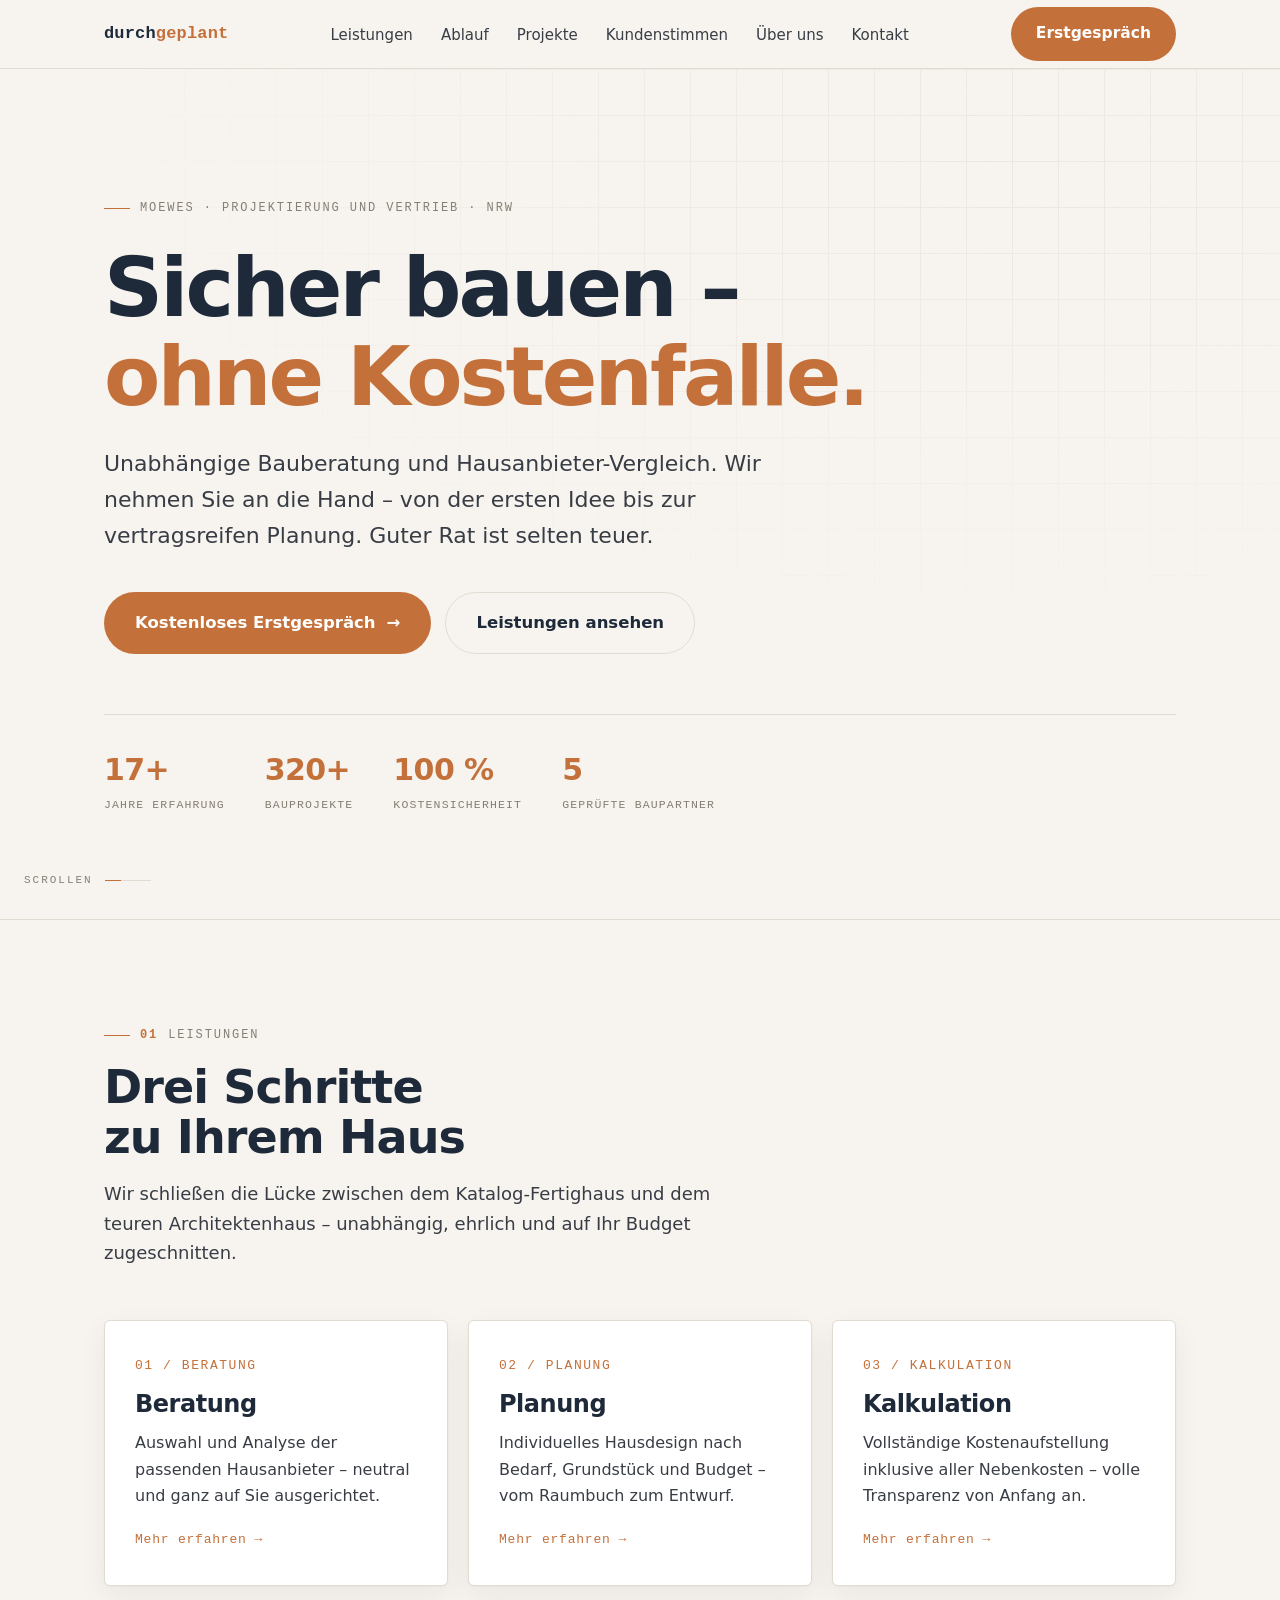
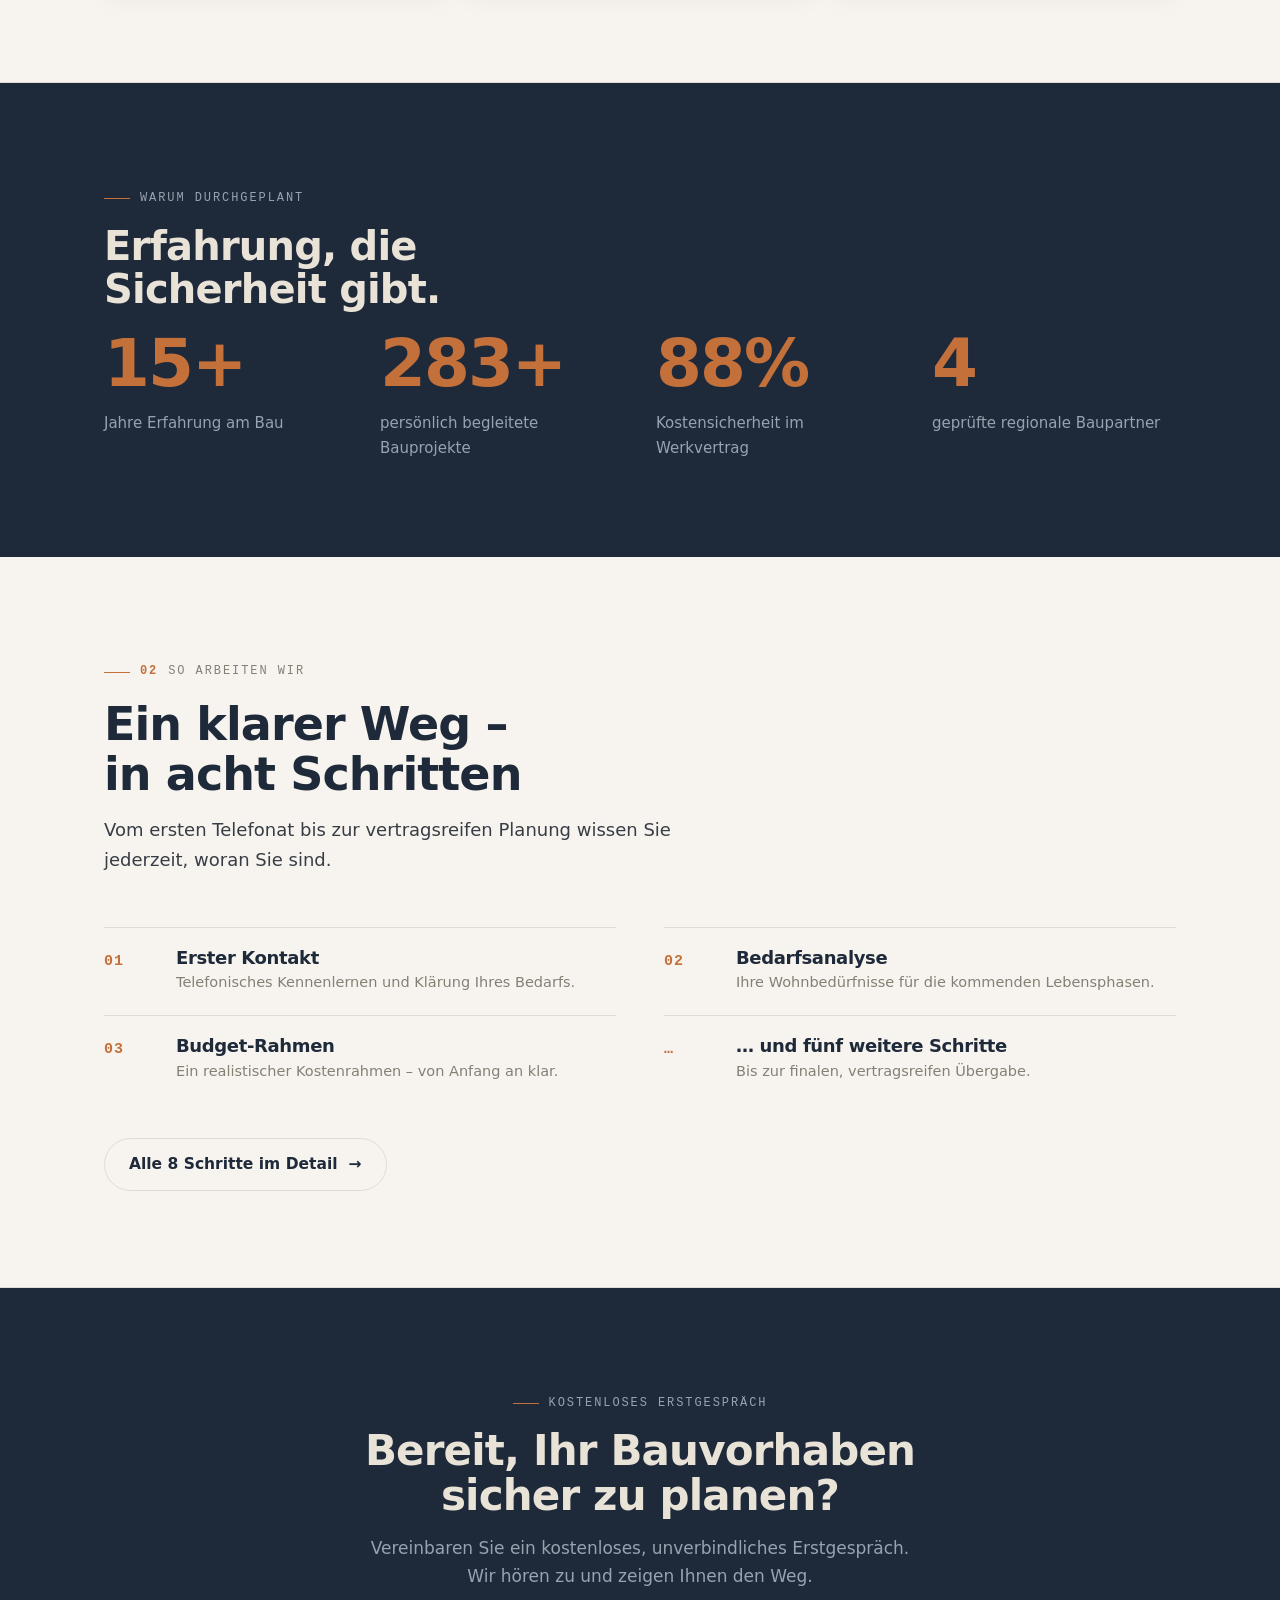
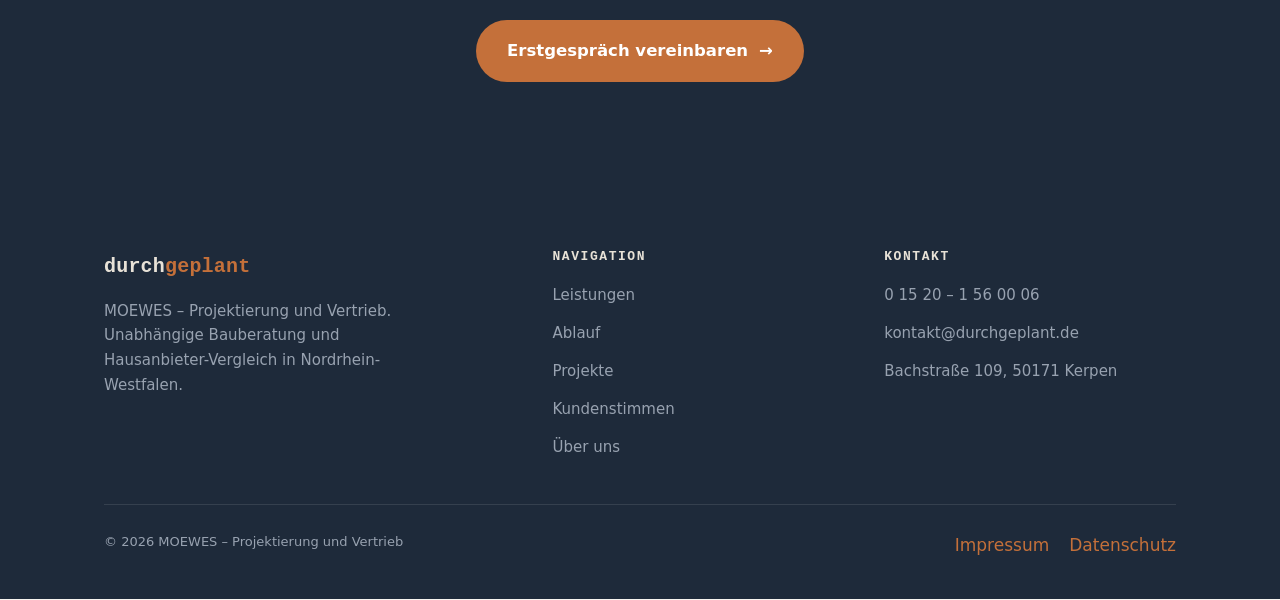
==== commit 906aa8bf: "Website absturzsicher gegen Browser-Inkompatibilitaeten Ursache fuer moegliche weisse Seite auf aelt" ====
--- a/index.html
+++ b/index.html
@@ -7,7 +7,6 @@
   <meta name="description" content="Unabhängige Bauberatung und Hausanbieter-Vergleich in NRW. Sicher bauen ohne Kostenfalle – 100 % Kostensicherheit im Werkvertrag.">
   <link rel="icon" href="data:image/svg+xml,%3Csvg xmlns='http://www.w3.org/2000/svg' viewBox='0 0 32 32'%3E%3Crect width='32' height='32' rx='6' fill='%231E2A3A'/%3E%3Cpath d='M8 22V10l8 5 8-5v12' stroke='%23C4703A' stroke-width='2.4' fill='none' stroke-linejoin='round' stroke-linecap='round'/%3E%3C/svg%3E">
   <link rel="stylesheet" href="styles.css">
-  <script>document.documentElement.className += ' js';</script>
 </head>
 <body>
 
@@ -45,10 +44,10 @@
           <a href="leistungen.html" class="btn btn-ghost btn-lg">Leistungen ansehen</a>
         </div>
         <div class="trust-strip reveal">
-          <div><div class="t-val"><em class="count" data-to="17" data-suffix="+">0</em></div><div class="t-cap">Jahre Erfahrung</div></div>
-          <div><div class="t-val"><em class="count" data-to="320" data-suffix="+">0</em></div><div class="t-cap">Bauprojekte</div></div>
-          <div><div class="t-val"><em class="count" data-to="100" data-suffix="&nbsp;%">0</em></div><div class="t-cap">Kostensicherheit</div></div>
-          <div><div class="t-val"><em class="count" data-to="5" data-suffix="">0</em></div><div class="t-cap">geprüfte Baupartner</div></div>
+          <div><div class="t-val"><em class="count" data-to="17" data-suffix="+">17+</em></div><div class="t-cap">Jahre Erfahrung</div></div>
+          <div><div class="t-val"><em class="count" data-to="320" data-suffix="+">320+</em></div><div class="t-cap">Bauprojekte</div></div>
+          <div><div class="t-val"><em class="count" data-to="100" data-suffix="&nbsp;%">100&nbsp;%</em></div><div class="t-cap">Kostensicherheit</div></div>
+          <div><div class="t-val"><em class="count" data-to="5" data-suffix="">5</em></div><div class="t-cap">geprüfte Baupartner</div></div>
         </div>
       </div>
       <a href="#leistungen" class="scroll-cue" id="scrollCue" aria-label="Weiter scrollen">
@@ -91,10 +90,10 @@
         <span class="eyebrow reveal">Warum durchgeplant</span>
         <h2 class="reveal" style="max-width:16ch;margin-top:16px;font-size:clamp(26px,3.6vw,40px)">Erfahrung, die Sicherheit gibt.</h2>
         <div class="stats">
-          <div class="stat reveal"><div class="val count" data-to="17" data-suffix="+">0</div><div class="cap">Jahre Erfahrung am Bau</div></div>
-          <div class="stat reveal"><div class="val count" data-to="320" data-suffix="+">0</div><div class="cap">persönlich begleitete Bauprojekte</div></div>
-          <div class="stat reveal"><div class="val count" data-to="100" data-suffix="%">0</div><div class="cap">Kostensicherheit im Werkvertrag</div></div>
-          <div class="stat reveal"><div class="val count" data-to="5" data-suffix="">0</div><div class="cap">geprüfte regionale Baupartner</div></div>
+          <div class="stat reveal"><div class="val count" data-to="17" data-suffix="+">17+</div><div class="cap">Jahre Erfahrung am Bau</div></div>
+          <div class="stat reveal"><div class="val count" data-to="320" data-suffix="+">320+</div><div class="cap">persönlich begleitete Bauprojekte</div></div>
+          <div class="stat reveal"><div class="val count" data-to="100" data-suffix="%">100%</div><div class="cap">Kostensicherheit im Werkvertrag</div></div>
+          <div class="stat reveal"><div class="val count" data-to="5" data-suffix="">5</div><div class="cap">geprüfte regionale Baupartner</div></div>
         </div>
       </div>
     </section>
--- a/styles.css
+++ b/styles.css
@@ -114,7 +114,9 @@
 /* ---------- Header / Nav ---------- */
 .site-header {
   position: sticky; top: 0; z-index: 50;
+  background: var(--ground); /* Fallback für Browser ohne color-mix */
   background: color-mix(in srgb, var(--ground) 82%, transparent);
+  -webkit-backdrop-filter: saturate(1.4) blur(12px);
   backdrop-filter: saturate(1.4) blur(12px);
   border-bottom: 1px solid var(--line);
 }
